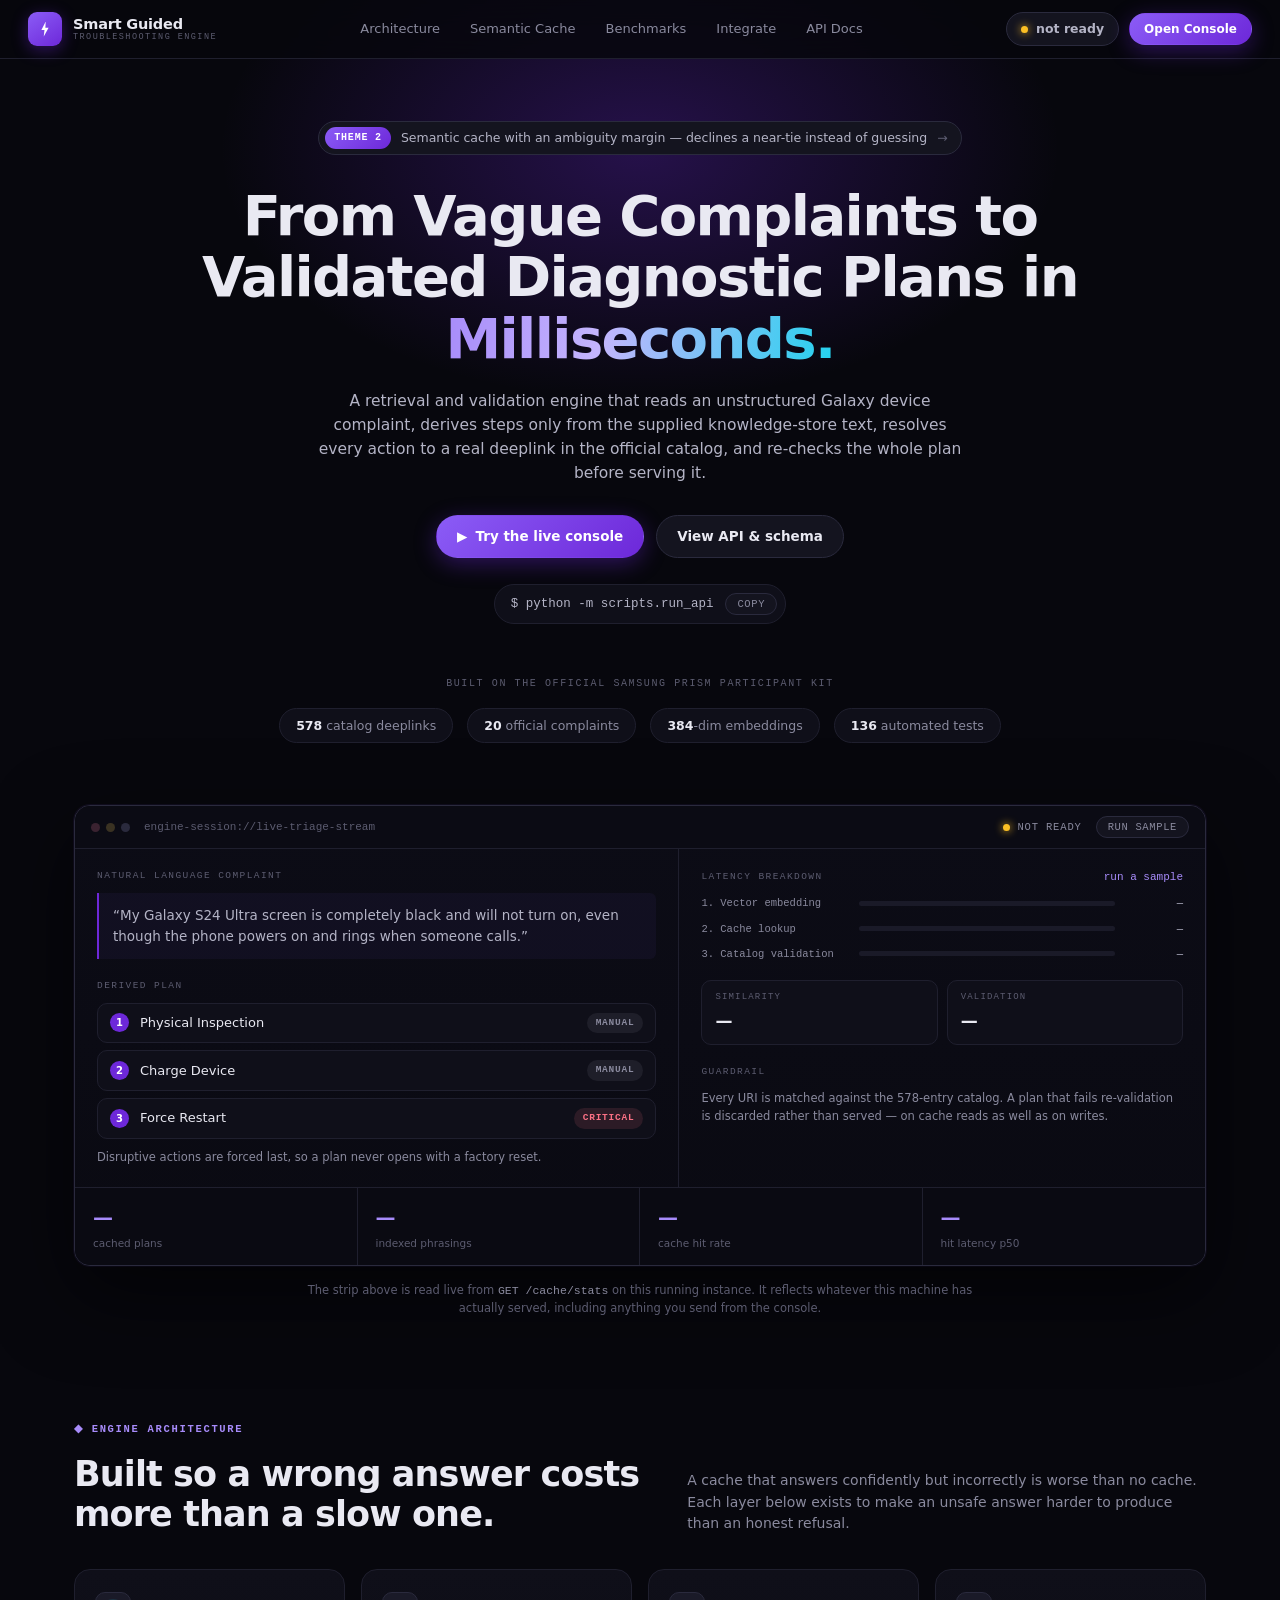
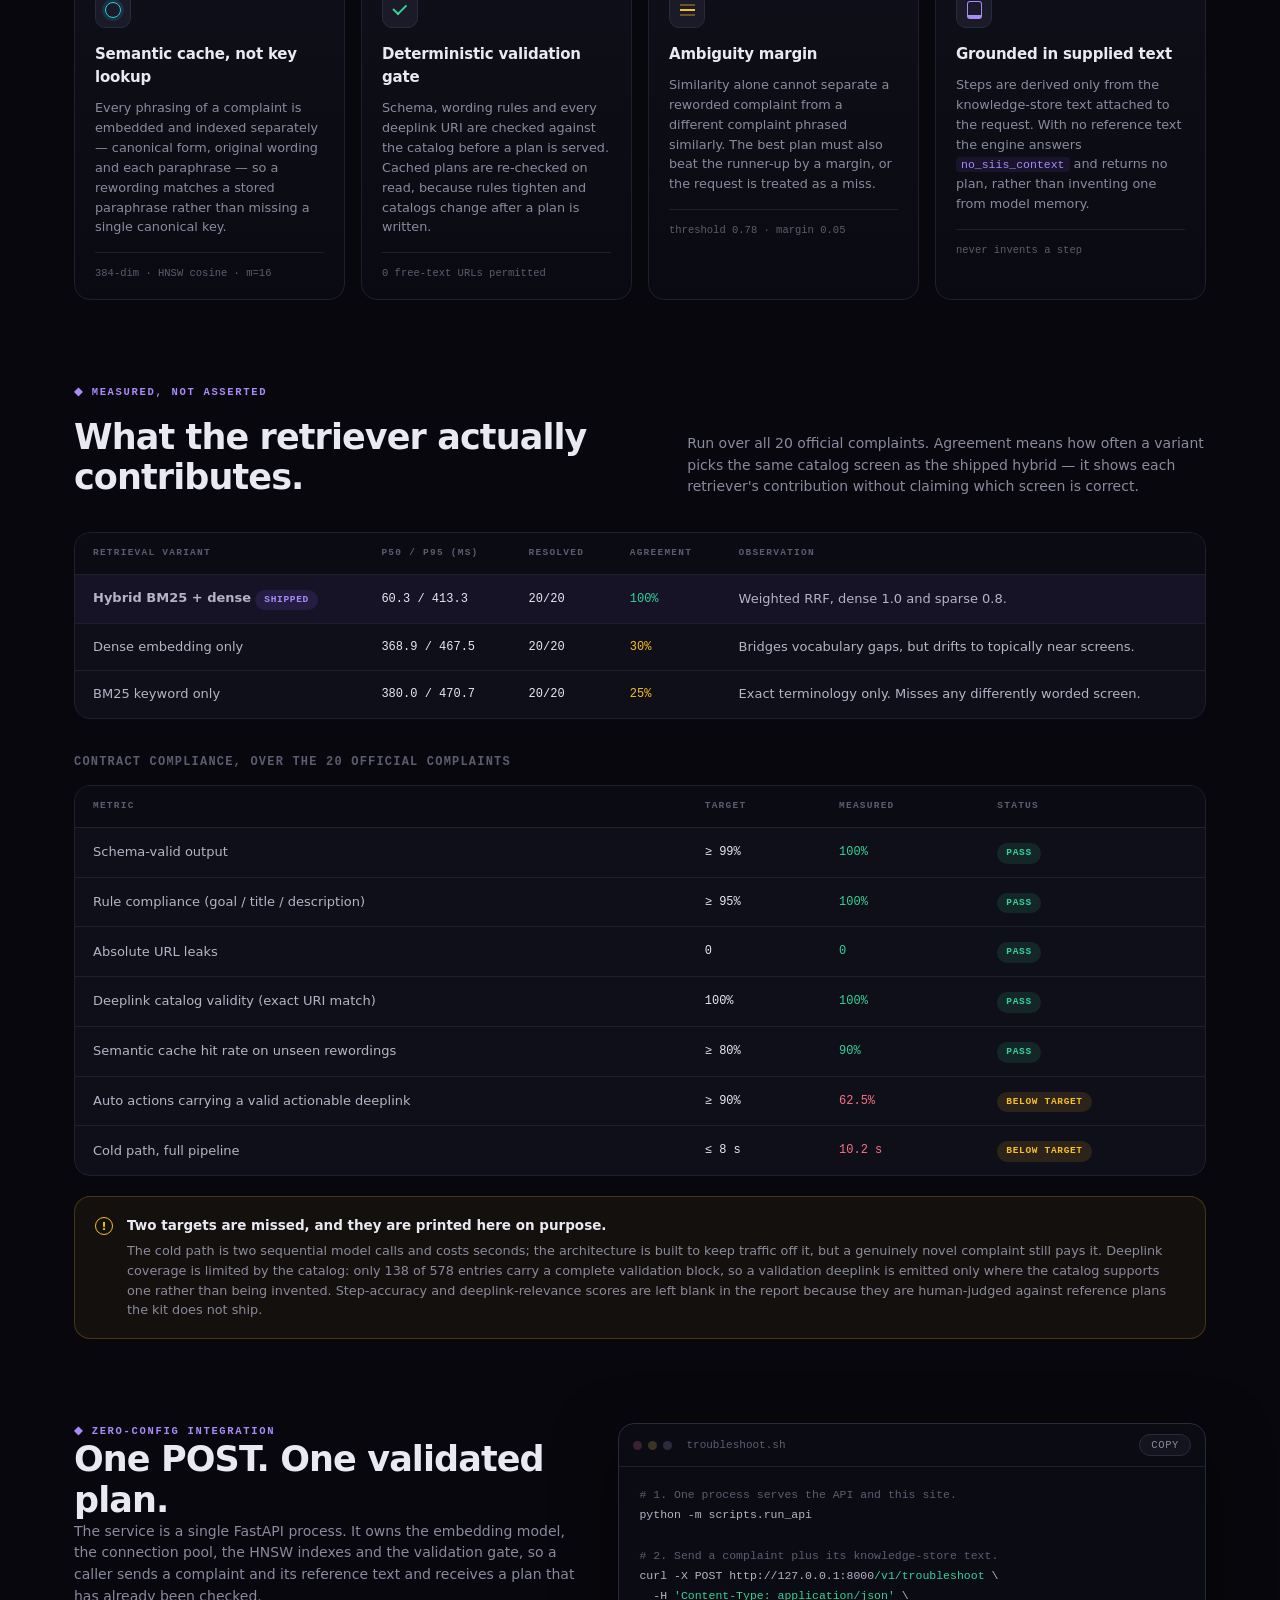
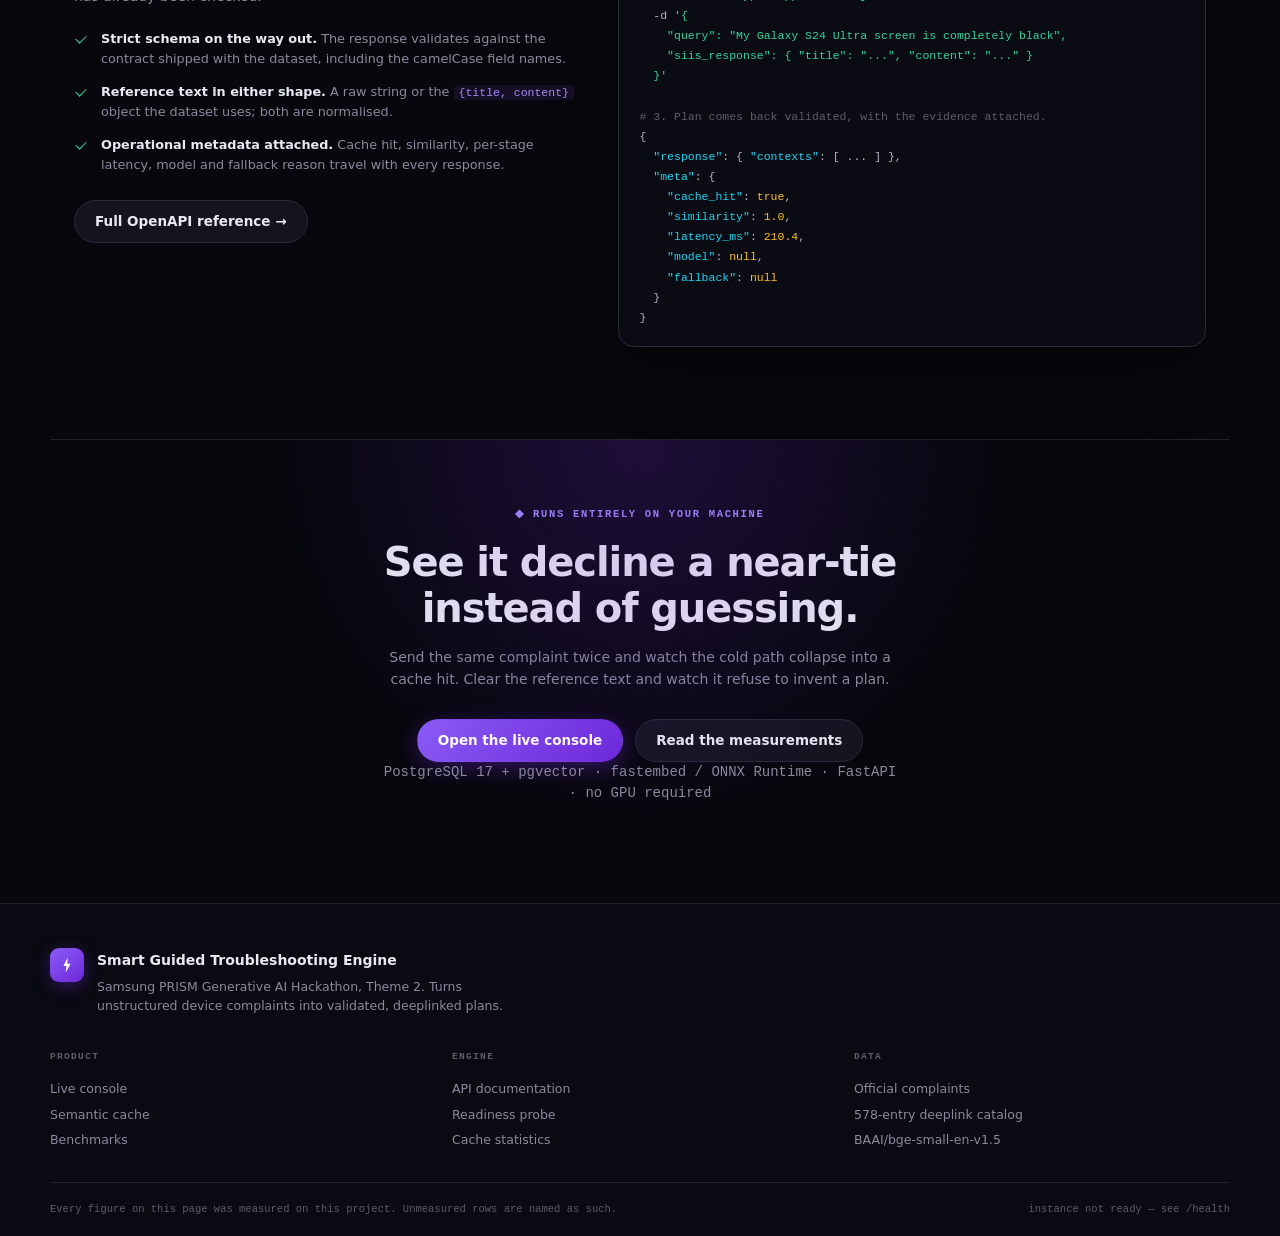
==== web/index.html @ 36cc8750 "feat: web client served by the API Two pages mounted at / by the existing FastAPI app: an overview a" ====
<!doctype html>
<html lang="en">
<head>
<meta charset="utf-8">
<meta name="viewport" content="width=device-width, initial-scale=1">
<title>Smart Guided Troubleshooting Engine</title>
<meta name="description" content="Turns vague Galaxy device complaints into validated, deeplinked troubleshooting plans, answered from a semantic cache in milliseconds.">
<link rel="stylesheet" href="theme.css?v=1">
<link rel="stylesheet" href="landing.css?v=1">
</head>
<body>

<!-- =============================================================== nav -->
<header class="nav">
  <a class="nav__brand" href="/">
    <span class="mark" aria-hidden="true"></span>
    <span class="nav__brandtext">
      <strong>Smart Guided</strong>
      <small>TROUBLESHOOTING ENGINE</small>
    </span>
  </a>

  <nav class="nav__links" aria-label="Sections">
    <a href="#architecture">Architecture</a>
    <a href="#cache">Semantic Cache</a>
    <a href="#benchmarks">Benchmarks</a>
    <a href="#integrate">Integrate</a>
    <a href="/docs" target="_blank" rel="noopener">API Docs</a>
  </nav>

  <div class="nav__actions">
    <a class="pill" id="nav-health" href="/health" target="_blank" rel="noopener">
      <span class="dot" data-state="unknown"></span><span id="nav-health-text">checking</span>
    </a>
    <a class="btn btn--primary btn--sm" href="/console.html">Open Console</a>
  </div>
</header>

<main>

<!-- ============================================================== hero -->
<section class="hero">
  <div class="hero__glow" aria-hidden="true"></div>

  <a class="announce" href="#cache">
    <span class="announce__tag">Theme 2</span>
    <span>Semantic cache with an ambiguity margin &mdash; declines a near-tie instead of guessing</span>
    <span class="announce__arrow" aria-hidden="true">&rarr;</span>
  </a>

  <h1 class="hero__title">
    From Vague Complaints to<br>
    Validated Diagnostic Plans in<br>
    <span class="grad">Milliseconds.</span>
  </h1>

  <p class="hero__sub">
    A retrieval and validation engine that reads an unstructured Galaxy device complaint,
    derives steps only from the supplied knowledge-store text, resolves every action to a
    real deeplink in the official catalog, and re-checks the whole plan before serving it.
  </p>

  <div class="hero__cta">
    <a class="btn btn--primary" href="/console.html">
      <span aria-hidden="true">&#9654;</span> Try the live console
    </a>
    <a class="btn" href="/docs" target="_blank" rel="noopener">View API &amp; schema</a>
  </div>

  <div class="hero__run">
    <code class="mono">$ python -m scripts.run_api</code>
    <button class="copybtn" type="button" data-copy="python -m scripts.run_api" title="Copy">copy</button>
  </div>

  <!-- honest substitute for a logo wall: what the system is actually built on -->
  <p class="trust__label">BUILT ON THE OFFICIAL SAMSUNG PRISM PARTICIPANT KIT</p>
  <ul class="trust">
    <li><strong>578</strong> catalog deeplinks</li>
    <li><strong>20</strong> official complaints</li>
    <li><strong>384</strong>-dim embeddings</li>
    <li><strong>136</strong> automated tests</li>
  </ul>
</section>

<!-- ====================================================== console preview -->
<section class="preview" id="architecture">
  <div class="term">
    <div class="term__bar">
      <span class="term__dots" aria-hidden="true"><i></i><i></i><i></i></span>
      <span class="term__path mono">engine-session://live-triage-stream</span>
      <span class="term__live" id="prev-state"><span class="dot" data-state="unknown"></span> <span id="prev-state-text">connecting</span></span>
      <button class="copybtn" type="button" id="prev-run" title="Send one real request to this instance">run sample</button>
    </div>

    <div class="term__body">
      <div class="term__left">
        <p class="term__k mono">NATURAL LANGUAGE COMPLAINT</p>
        <p class="term__quote" id="prev-query">
          &ldquo;My Galaxy S24 Ultra screen is completely black and will not turn on, even
          though the phone powers on and rings when someone calls.&rdquo;
        </p>

        <p class="term__k mono">DERIVED PLAN</p>
        <div id="prev-plan" class="prevplan">
          <div class="prevplan__row">
            <span class="prevplan__num">1</span>
            <span class="prevplan__name">Physical Inspection</span>
            <span class="chip chip--manual">manual</span>
          </div>
          <div class="prevplan__row">
            <span class="prevplan__num">2</span>
            <span class="prevplan__name">Charge Device</span>
            <span class="chip chip--manual">manual</span>
          </div>
          <div class="prevplan__row">
            <span class="prevplan__num">3</span>
            <span class="prevplan__name">Force Restart</span>
            <span class="chip chip--critical">critical</span>
          </div>
        </div>
        <p class="term__note">
          Disruptive actions are forced last, so a plan never opens with a factory reset.
        </p>
      </div>

      <div class="term__right">
        <p class="term__k mono">LATENCY BREAKDOWN <span class="term__total" id="prev-total">run a sample</span></p>
        <ul class="tbars" id="prev-bars">
          <li><span class="tbars__k mono">1. Vector embedding</span><span class="tbars__track"><i style="background:var(--cyan)"></i></span><span class="tbars__v mono">&mdash;</span></li>
          <li><span class="tbars__k mono">2. Cache lookup</span><span class="tbars__track"><i style="background:var(--violet)"></i></span><span class="tbars__v mono">&mdash;</span></li>
          <li><span class="tbars__k mono">3. Catalog validation</span><span class="tbars__track"><i style="background:var(--green)"></i></span><span class="tbars__v mono">&mdash;</span></li>
        </ul>

        <div class="tgrid">
          <div><span class="tgrid__k mono">SIMILARITY</span><span class="tgrid__v" id="prev-sim">&mdash;</span></div>
          <div><span class="tgrid__k mono">VALIDATION</span><span class="tgrid__v" id="prev-valid">&mdash;</span></div>
        </div>

        <p class="term__k mono">GUARDRAIL</p>
        <p class="term__note">
          Every URI is matched against the 578-entry catalog. A plan that fails
          re-validation is discarded rather than served &mdash; on cache reads as well as
          on writes.
        </p>
      </div>
    </div>

    <div class="term__foot" id="live-strip">
      <div><span class="ls__v" id="ls-plans">&mdash;</span><span class="ls__k">cached plans</span></div>
      <div><span class="ls__v" id="ls-vectors">&mdash;</span><span class="ls__k">indexed phrasings</span></div>
      <div><span class="ls__v" id="ls-hitrate">&mdash;</span><span class="ls__k">cache hit rate</span></div>
      <div><span class="ls__v" id="ls-p50">&mdash;</span><span class="ls__k">hit latency p50</span></div>
    </div>
  </div>
  <p class="preview__cap">
    The strip above is read live from <code class="mono">GET /cache/stats</code> on this
    running instance. It reflects whatever this machine has actually served, including
    anything you send from the console.
  </p>
</section>

<!-- ========================================================== features -->
<section class="sec" id="cache">
  <div class="sec__head">
    <span class="eyebrow">&#9670; Engine architecture</span>
    <div class="sec__split">
      <h2>Built so a wrong answer costs more than a slow one.</h2>
      <p>
        A cache that answers confidently but incorrectly is worse than no cache. Each
        layer below exists to make an unsafe answer harder to produce than an honest
        refusal.
      </p>
    </div>
  </div>

  <div class="cards">
    <article class="card">
      <span class="card__icon" data-i="vector"></span>
      <h3>Semantic cache, not key lookup</h3>
      <p>
        Every phrasing of a complaint is embedded and indexed separately &mdash; canonical
        form, original wording and each paraphrase &mdash; so a rewording matches a stored
        paraphrase rather than missing a single canonical key.
      </p>
      <span class="card__foot mono">384-dim &middot; HNSW cosine &middot; m=16</span>
    </article>

    <article class="card">
      <span class="card__icon" data-i="gate"></span>
      <h3>Deterministic validation gate</h3>
      <p>
        Schema, wording rules and every deeplink URI are checked against the catalog
        before a plan is served. Cached plans are re-checked on read, because rules tighten
        and catalogs change after a plan is written.
      </p>
      <span class="card__foot mono">0 free-text URLs permitted</span>
    </article>

    <article class="card">
      <span class="card__icon" data-i="margin"></span>
      <h3>Ambiguity margin</h3>
      <p>
        Similarity alone cannot separate a reworded complaint from a different complaint
        phrased similarly. The best plan must also beat the runner-up by a margin, or the
        request is treated as a miss.
      </p>
      <span class="card__foot mono">threshold 0.78 &middot; margin 0.05</span>
    </article>

    <article class="card">
      <span class="card__icon" data-i="ground"></span>
      <h3>Grounded in supplied text</h3>
      <p>
        Steps are derived only from the knowledge-store text attached to the request.
        With no reference text the engine answers <code>no_siis_context</code> and returns
        no plan, rather than inventing one from model memory.
      </p>
      <span class="card__foot mono">never invents a step</span>
    </article>
  </div>
</section>

<!-- ========================================================= benchmarks -->
<section class="sec" id="benchmarks">
  <div class="sec__head">
    <span class="eyebrow">&#9670; Measured, not asserted</span>
    <div class="sec__split">
      <h2>What the retriever actually contributes.</h2>
      <p>
        Run over all 20 official complaints. Agreement means how often a variant picks the
        same catalog screen as the shipped hybrid &mdash; it shows each retriever's
        contribution without claiming which screen is correct.
      </p>
    </div>
  </div>

  <div class="tablewrap">
    <table class="dtable">
      <thead>
        <tr>
          <th>Retrieval variant</th>
          <th>P50 / P95 (ms)</th>
          <th>Resolved</th>
          <th>Agreement</th>
          <th>Observation</th>
        </tr>
      </thead>
      <tbody>
        <tr class="is-shipped">
          <td><strong>Hybrid BM25 + dense</strong> <span class="tag tag--ship">shipped</span></td>
          <td class="mono">60.3 / 413.3</td>
          <td class="mono">20/20</td>
          <td class="mono num-ok">100%</td>
          <td>Weighted RRF, dense 1.0 and sparse 0.8.</td>
        </tr>
        <tr>
          <td>Dense embedding only</td>
          <td class="mono">368.9 / 467.5</td>
          <td class="mono">20/20</td>
          <td class="mono num-warn">30%</td>
          <td>Bridges vocabulary gaps, but drifts to topically near screens.</td>
        </tr>
        <tr>
          <td>BM25 keyword only</td>
          <td class="mono">380.0 / 470.7</td>
          <td class="mono">20/20</td>
          <td class="mono num-warn">25%</td>
          <td>Exact terminology only. Misses any differently worded screen.</td>
        </tr>
      </tbody>
    </table>
  </div>

  <h3 class="sub">Contract compliance, over the 20 official complaints</h3>
  <div class="tablewrap">
    <table class="dtable">
      <thead>
        <tr><th>Metric</th><th>Target</th><th>Measured</th><th>Status</th></tr>
      </thead>
      <tbody>
        <tr><td>Schema-valid output</td><td class="mono">&ge; 99%</td><td class="mono num-ok">100%</td><td><span class="tag tag--ok">pass</span></td></tr>
        <tr><td>Rule compliance (goal / title / description)</td><td class="mono">&ge; 95%</td><td class="mono num-ok">100%</td><td><span class="tag tag--ok">pass</span></td></tr>
        <tr><td>Absolute URL leaks</td><td class="mono">0</td><td class="mono num-ok">0</td><td><span class="tag tag--ok">pass</span></td></tr>
        <tr><td>Deeplink catalog validity (exact URI match)</td><td class="mono">100%</td><td class="mono num-ok">100%</td><td><span class="tag tag--ok">pass</span></td></tr>
        <tr><td>Semantic cache hit rate on unseen rewordings</td><td class="mono">&ge; 80%</td><td class="mono num-ok">90%</td><td><span class="tag tag--ok">pass</span></td></tr>
        <tr><td>Auto actions carrying a valid actionable deeplink</td><td class="mono">&ge; 90%</td><td class="mono num-bad">62.5%</td><td><span class="tag tag--bad">below target</span></td></tr>
        <tr><td>Cold path, full pipeline</td><td class="mono">&le; 8 s</td><td class="mono num-bad">10.2 s</td><td><span class="tag tag--bad">below target</span></td></tr>
      </tbody>
    </table>
  </div>

  <div class="callout">
    <span class="callout__icon" aria-hidden="true"></span>
    <div>
      <strong>Two targets are missed, and they are printed here on purpose.</strong>
      <p>
        The cold path is two sequential model calls and costs seconds; the architecture is
        built to keep traffic off it, but a genuinely novel complaint still pays it.
        Deeplink coverage is limited by the catalog: only 138 of 578 entries carry a
        complete validation block, so a validation deeplink is emitted only where the
        catalog supports one rather than being invented. Step-accuracy and
        deeplink-relevance scores are left blank in the report because they are
        human-judged against reference plans the kit does not ship.
      </p>
    </div>
  </div>
</section>

<!-- ========================================================== integrate -->
<section class="sec sec--split" id="integrate">
  <div>
    <span class="eyebrow">&#9670; Zero-config integration</span>
    <h2 class="h2--tight">One POST. One validated plan.</h2>
    <p class="lead">
      The service is a single FastAPI process. It owns the embedding model, the connection
      pool, the HNSW indexes and the validation gate, so a caller sends a complaint and its
      reference text and receives a plan that has already been checked.
    </p>
    <ul class="ticks">
      <li><strong>Strict schema on the way out.</strong> The response validates against the contract shipped with the dataset, including the camelCase field names.</li>
      <li><strong>Reference text in either shape.</strong> A raw string or the <code>{title, content}</code> object the dataset uses; both are normalised.</li>
      <li><strong>Operational metadata attached.</strong> Cache hit, similarity, per-stage latency, model and fallback reason travel with every response.</li>
    </ul>
    <a class="btn" href="/docs" target="_blank" rel="noopener">Full OpenAPI reference &rarr;</a>
  </div>

  <div class="codecard">
    <div class="codecard__bar">
      <span class="term__dots" aria-hidden="true"><i></i><i></i><i></i></span>
      <span class="mono">troubleshoot.sh</span>
      <button class="copybtn" type="button" id="copy-code" title="Copy">copy</button>
    </div>
<pre class="codecard__body mono"><code><span class="c-cm"># 1. One process serves the API and this site.</span>
python -m scripts.run_api

<span class="c-cm"># 2. Send a complaint plus its knowledge-store text.</span>
curl -X POST http://127.0.0.1:8000<span class="c-st">/v1/troubleshoot</span> \
  -H <span class="c-st">'Content-Type: application/json'</span> \
  -d <span class="c-st">'{
    "query": "My Galaxy S24 Ultra screen is completely black",
    "siis_response": { "title": "...", "content": "..." }
  }'</span>

<span class="c-cm"># 3. Plan comes back validated, with the evidence attached.</span>
{
  <span class="c-ky">"response"</span>: { <span class="c-ky">"contexts"</span>: [ ... ] },
  <span class="c-ky">"meta"</span>: {
    <span class="c-ky">"cache_hit"</span>: <span class="c-nm">true</span>,
    <span class="c-ky">"similarity"</span>: <span class="c-nm">1.0</span>,
    <span class="c-ky">"latency_ms"</span>: <span class="c-nm">210.4</span>,
    <span class="c-ky">"model"</span>: <span class="c-nm">null</span>,
    <span class="c-ky">"fallback"</span>: <span class="c-nm">null</span>
  }
}</code></pre>
  </div>
</section>

<!-- ================================================================ cta -->
<section class="cta">
  <div class="cta__glow" aria-hidden="true"></div>
  <span class="eyebrow">&#9670; Runs entirely on your machine</span>
  <h2>See it decline a near-tie<br>instead of guessing.</h2>
  <p>
    Send the same complaint twice and watch the cold path collapse into a cache hit. Clear
    the reference text and watch it refuse to invent a plan.
  </p>
  <div class="hero__cta">
    <a class="btn btn--primary" href="/console.html">Open the live console</a>
    <a class="btn" href="#benchmarks">Read the measurements</a>
  </div>
  <p class="cta__foot mono">
    PostgreSQL 17 + pgvector &middot; fastembed / ONNX Runtime &middot; FastAPI &middot; no GPU required
  </p>
</section>

</main>

<!-- ============================================================= footer -->
<footer class="foot">
  <div class="foot__brand">
    <span class="mark" aria-hidden="true"></span>
    <div>
      <strong>Smart Guided Troubleshooting Engine</strong>
      <p>
        Samsung PRISM Generative AI Hackathon, Theme 2. Turns unstructured device
        complaints into validated, deeplinked plans.
      </p>
    </div>
  </div>

  <div class="foot__cols">
    <div>
      <h4>Product</h4>
      <a href="/console.html">Live console</a>
      <a href="#cache">Semantic cache</a>
      <a href="#benchmarks">Benchmarks</a>
    </div>
    <div>
      <h4>Engine</h4>
      <a href="/docs" target="_blank" rel="noopener">API documentation</a>
      <a href="/health" target="_blank" rel="noopener">Readiness probe</a>
      <a href="/cache/stats" target="_blank" rel="noopener">Cache statistics</a>
    </div>
    <div>
      <h4>Data</h4>
      <a href="/v1/examples" target="_blank" rel="noopener">Official complaints</a>
      <span>578-entry deeplink catalog</span>
      <span>BAAI/bge-small-en-v1.5</span>
    </div>
  </div>

  <div class="foot__base">
    <span class="mono">Every figure on this page was measured on this project. Unmeasured rows are named as such.</span>
    <span class="mono" id="foot-health">&mdash;</span>
  </div>
</footer>

<script src="landing.js?v=1"></script>
</body>
</html>
---- web/theme.css ----
/* Shared dark theme for the landing page and the console.
 *
 * No framework and no CDN: the judging environment may be offline, and the whole client
 * has to be servable by the same uvicorn process as the API. */

:root {
  --bg: #07070d;
  --bg-2: #0a0a12;
  --surface: #0f0f19;
  --surface-2: #14141f;
  --surface-3: #1a1a28;
  --line: #1f1f2e;
  --line-2: #2a2a3d;

  --violet: #8b5cf6;
  --violet-bright: #a78bfa;
  --violet-deep: #6d28d9;
  --cyan: #22d3ee;
  --green: #34d399;
  --green-deep: #10b981;
  --amber: #fbbf24;
  --rose: #fb7185;

  --text: #e9e9f2;
  --text-2: #b4b4c6;
  --muted: #8a8a9e;
  --dim: #5c5c70;

  --r-sm: 6px;
  --r-md: 10px;
  --r-lg: 16px;
  --r-xl: 22px;

  --sans: "Segoe UI", system-ui, -apple-system, Roboto, Helvetica, Arial, sans-serif;
  --mono: "Cascadia Mono", Consolas, "SF Mono", Menlo, monospace;

  --glow-violet: 0 0 0 1px rgba(139, 92, 246, .25), 0 8px 32px rgba(109, 40, 217, .22);
}

* { box-sizing: border-box; }

/* A class selector carrying `display` outranks the `hidden` attribute, so any element
   given a layout mode in CSS would stay visible when JavaScript hides it. */
[hidden] { display: none !important; }

html { -webkit-text-size-adjust: 100%; scroll-behavior: smooth; }

body {
  margin: 0;
  background: var(--bg);
  color: var(--text);
  font-family: var(--sans);
  line-height: 1.55;
  -webkit-font-smoothing: antialiased;
}

a { color: inherit; }

/* Uppercase monospace section labels, used on both pages. */
.eyebrow {
  font-family: var(--mono);
  font-size: 10.5px;
  font-weight: 600;
  letter-spacing: .16em;
  text-transform: uppercase;
  color: var(--violet-bright);
  display: flex;
  align-items: center;
  gap: 8px;
}
.eyebrow--muted { color: var(--dim); }

.mono { font-family: var(--mono); }

/* ------------------------------------------------------------------- marks */

.mark {
  width: 34px; height: 34px;
  flex: 0 0 34px;
  border-radius: 9px;
  background: linear-gradient(145deg, var(--violet), var(--violet-deep));
  position: relative;
  box-shadow: 0 4px 16px rgba(109, 40, 217, .4);
}
/* A bolt, drawn rather than loaded. */
.mark::after {
  content: "";
  position: absolute;
  left: 50%; top: 50%;
  width: 9px; height: 15px;
  margin: -7.5px 0 0 -4.5px;
  background: #fff;
  clip-path: polygon(58% 0, 10% 56%, 44% 56%, 36% 100%, 90% 42%, 54% 42%);
}
.mark--lg { width: 44px; height: 44px; flex-basis: 44px; border-radius: 12px; }
.mark--lg::after { width: 12px; height: 19px; margin: -9.5px 0 0 -6px; }

/* ------------------------------------------------------------------ pills */

.pill {
  display: inline-flex;
  align-items: center;
  gap: 8px;
  padding: 6px 14px;
  border-radius: 999px;
  border: 1px solid var(--line-2);
  background: var(--surface-2);
  color: var(--text-2);
  font-size: 12.5px;
  font-weight: 600;
  text-decoration: none;
  white-space: nowrap;
  transition: border-color .16s, color .16s, background .16s;
}
.pill:hover { border-color: #3a3a52; color: var(--text); }

.dot {
  width: 7px; height: 7px;
  border-radius: 50%;
  background: var(--dim);
  flex: 0 0 7px;
}
.dot[data-state="ok"]   { background: var(--green); box-shadow: 0 0 9px var(--green); }
.dot[data-state="warn"] { background: var(--amber); box-shadow: 0 0 9px var(--amber); }
.dot[data-state="down"] { background: var(--rose);  box-shadow: 0 0 9px var(--rose); }
.dot[data-state="unknown"] { animation: pulse 1.5s ease-in-out infinite; }

@keyframes pulse { 0%, 100% { opacity: .3; } 50% { opacity: 1; } }

/* ---------------------------------------------------------------- buttons */

.btn {
  display: inline-flex;
  align-items: center;
  justify-content: center;
  gap: 8px;
  font-family: inherit;
  font-size: 13.5px;
  font-weight: 620;
  padding: 10px 20px;
  border-radius: 999px;
  border: 1px solid var(--line-2);
  background: var(--surface-2);
  color: var(--text);
  cursor: pointer;
  text-decoration: none;
  transition: background .16s, border-color .16s, transform .08s, box-shadow .16s;
}
.btn:hover:not(:disabled) { background: var(--surface-3); border-color: #3a3a52; }
.btn:active:not(:disabled) { transform: translateY(1px); }
.btn:disabled { opacity: .4; cursor: not-allowed; }

.btn--primary {
  background: linear-gradient(135deg, var(--violet), var(--violet-deep));
  border-color: transparent;
  color: #fff;
  box-shadow: 0 6px 22px rgba(109, 40, 217, .38);
}
.btn--primary:hover:not(:disabled) {
  background: linear-gradient(135deg, #9b6ff8, #7c32e6);
  border-color: transparent;
}
.btn--quiet { background: transparent; border-color: transparent; color: var(--muted); }
.btn--quiet:hover:not(:disabled) { background: var(--surface-2); color: var(--text); }
.btn--sm { padding: 6px 14px; font-size: 12px; }

/* ----------------------------------------------------------------- panels */

.panel {
  background: var(--surface);
  border: 1px solid var(--line);
  border-radius: var(--r-xl);
}

.panel__head {
  display: flex;
  align-items: flex-start;
  justify-content: space-between;
  gap: 16px;
  flex-wrap: wrap;
}

/* ------------------------------------------------------------------- misc */

:focus-visible { outline: 2px solid var(--violet); outline-offset: 2px; }

::selection { background: rgba(139, 92, 246, .35); }

::-webkit-scrollbar { width: 10px; height: 10px; }
::-webkit-scrollbar-track { background: var(--bg); }
::-webkit-scrollbar-thumb { background: var(--line-2); border-radius: 999px; border: 2px solid var(--bg); }
::-webkit-scrollbar-thumb:hover { background: #3a3a52; }

@media (prefers-reduced-motion: reduce) {
  * {
    animation-duration: .01ms !important;
    animation-iteration-count: 1 !important;
    transition-duration: .01ms !important;
    scroll-behavior: auto !important;
  }
}
---- web/landing.css ----
/* Landing page. Depends on theme.css for tokens and shared components. */

.nav {
  position: sticky;
  top: 0;
  z-index: 50;
  display: flex;
  align-items: center;
  justify-content: space-between;
  gap: 20px;
  padding: 12px 28px;
  background: rgba(7, 7, 13, .82);
  backdrop-filter: blur(14px);
  border-bottom: 1px solid var(--line);
}

.nav__brand {
  display: flex;
  align-items: center;
  gap: 11px;
  text-decoration: none;
  flex: 0 0 auto;
}
.nav__brandtext { display: flex; flex-direction: column; line-height: 1.15; }
.nav__brandtext strong { font-size: 14.5px; letter-spacing: -.2px; }
.nav__brandtext small {
  font-family: var(--mono);
  font-size: 8.5px;
  letter-spacing: .17em;
  color: var(--dim);
}

.nav__links { display: flex; align-items: center; gap: 4px; }
.nav__links a {
  font-size: 13px;
  color: var(--muted);
  text-decoration: none;
  padding: 7px 13px;
  border-radius: var(--r-sm);
  transition: color .16s, background .16s;
}
.nav__links a:hover { color: var(--text); background: var(--surface-2); }

.nav__actions { display: flex; align-items: center; gap: 10px; flex: 0 0 auto; }

/* ------------------------------------------------------------------ hero */

.hero {
  position: relative;
  text-align: center;
  padding: 62px 24px 54px;
  max-width: 980px;
  margin: 0 auto;
}

.hero__glow {
  position: absolute;
  left: 50%; top: -180px;
  width: 900px; height: 540px;
  transform: translateX(-50%);
  background: radial-gradient(ellipse at center, rgba(109, 40, 217, .30), rgba(109, 40, 217, 0) 66%);
  pointer-events: none;
  z-index: -1;
}

.announce {
  display: inline-flex;
  align-items: center;
  gap: 10px;
  padding: 5px 7px 5px 6px;
  border-radius: 999px;
  border: 1px solid var(--line-2);
  background: var(--surface-2);
  font-size: 12.5px;
  color: var(--text-2);
  text-decoration: none;
  margin-bottom: 30px;
  transition: border-color .16s;
}
.announce:hover { border-color: var(--violet-deep); }
.announce__tag {
  font-family: var(--mono);
  font-size: 10px;
  font-weight: 700;
  letter-spacing: .08em;
  text-transform: uppercase;
  background: linear-gradient(135deg, var(--violet), var(--violet-deep));
  color: #fff;
  padding: 3px 9px;
  border-radius: 999px;
}
.announce__arrow { color: var(--dim); padding-right: 6px; }

.hero__title {
  font-size: clamp(32px, 5.4vw, 56px);
  line-height: 1.1;
  letter-spacing: -1.6px;
  font-weight: 750;
  margin: 0 0 20px;
}
.grad {
  background: linear-gradient(100deg, var(--violet-bright), #c4b5fd 40%, var(--cyan));
  -webkit-background-clip: text;
  background-clip: text;
  color: transparent;
}

.hero__sub {
  font-size: 15.5px;
  color: var(--text-2);
  max-width: 660px;
  margin: 0 auto 30px;
}

.hero__cta { display: flex; gap: 12px; justify-content: center; flex-wrap: wrap; }

.hero__run {
  display: inline-flex;
  align-items: center;
  gap: 12px;
  margin-top: 26px;
  padding: 8px 8px 8px 16px;
  border-radius: 999px;
  border: 1px solid var(--line);
  background: var(--surface);
}
.hero__run code { font-size: 12.5px; color: var(--text-2); }

.copybtn {
  font-family: var(--mono);
  font-size: 10.5px;
  letter-spacing: .06em;
  text-transform: uppercase;
  color: var(--muted);
  background: var(--surface-2);
  border: 1px solid var(--line-2);
  border-radius: 999px;
  padding: 4px 11px;
  cursor: pointer;
  transition: color .16s, border-color .16s;
}
.copybtn:hover { color: var(--text); border-color: #3a3a52; }

.trust__label {
  font-family: var(--mono);
  font-size: 10px;
  letter-spacing: .16em;
  color: var(--dim);
  margin: 52px 0 16px;
}
.trust {
  list-style: none;
  margin: 0;
  padding: 0;
  display: flex;
  justify-content: center;
  gap: 14px;
  flex-wrap: wrap;
}
.trust li {
  font-size: 12.5px;
  color: var(--muted);
  border: 1px solid var(--line);
  background: var(--surface);
  border-radius: 999px;
  padding: 7px 16px;
}
.trust strong { color: var(--text); font-weight: 700; }

/* --------------------------------------------------------- console preview */

.preview { max-width: 1180px; margin: 0 auto; padding: 8px 24px 20px; }

.term {
  border: 1px solid var(--line-2);
  border-radius: var(--r-lg);
  background: linear-gradient(180deg, #0c0c16, var(--bg-2));
  overflow: hidden;
  box-shadow: 0 28px 80px rgba(0, 0, 0, .6), 0 0 0 1px rgba(139, 92, 246, .08);
}

.term__bar {
  display: flex;
  align-items: center;
  gap: 14px;
  padding: 10px 16px;
  border-bottom: 1px solid var(--line);
  background: #0b0b14;
}
.term__dots { display: inline-flex; gap: 6px; }
.term__dots i { width: 9px; height: 9px; border-radius: 50%; background: var(--line-2); }
.term__dots i:first-child { background: #3a2230; }
.term__dots i:nth-child(2) { background: #3a3222; }

.term__path { font-size: 11px; color: var(--dim); }
.term__live {
  margin-left: auto;
  display: inline-flex;
  align-items: center;
  gap: 7px;
  font-family: var(--mono);
  font-size: 10.5px;
  letter-spacing: .08em;
  text-transform: uppercase;
  color: var(--muted);
}

.term__body {
  display: grid;
  grid-template-columns: minmax(0, 1.15fr) minmax(0, 1fr);
}
.term__left { padding: 20px 22px; border-right: 1px solid var(--line); }
.term__right { padding: 20px 22px; }

.term__k {
  font-size: 9.5px;
  letter-spacing: .15em;
  color: var(--dim);
  margin: 0 0 9px;
  display: flex;
  align-items: center;
  justify-content: space-between;
  gap: 10px;
}
.term__left .term__k:not(:first-child),
.term__right .term__k:not(:first-child) { margin-top: 20px; }

.term__total { color: var(--violet-bright); font-size: 11px; letter-spacing: 0; }

.term__quote {
  font-size: 13.5px;
  color: var(--text-2);
  margin: 0;
  padding: 12px 14px;
  border-left: 2px solid var(--violet-deep);
  background: rgba(139, 92, 246, .05);
  border-radius: 0 var(--r-sm) var(--r-sm) 0;
}

.term__note { font-size: 11.5px; color: var(--muted); margin: 10px 0 0; }

.prevplan { display: grid; gap: 7px; }
.prevplan__row {
  display: flex;
  align-items: center;
  gap: 11px;
  padding: 9px 12px;
  border: 1px solid var(--line);
  border-radius: var(--r-md);
  background: var(--surface);
}
.prevplan__num {
  width: 19px; height: 19px;
  flex: 0 0 19px;
  border-radius: 50%;
  background: var(--violet-deep);
  color: #fff;
  font-size: 10px;
  font-weight: 700;
  display: grid;
  place-items: center;
}
.prevplan__name { font-size: 13px; flex: 1; min-width: 0; }

.chip {
  font-family: var(--mono);
  font-size: 9.5px;
  font-weight: 700;
  letter-spacing: .08em;
  text-transform: uppercase;
  padding: 3px 9px;
  border-radius: 999px;
  white-space: nowrap;
}
.chip--auto     { color: var(--green); background: rgba(52, 211, 153, .12); }
.chip--manual   { color: var(--muted); background: rgba(138, 138, 158, .12); }
.chip--critical { color: var(--rose);  background: rgba(251, 113, 133, .12); }

.tbars { list-style: none; margin: 0; padding: 0; display: grid; gap: 9px; }
.tbars li { display: grid; grid-template-columns: 148px 1fr 58px; align-items: center; gap: 10px; }
.tbars__k { font-size: 10.5px; color: var(--muted); white-space: nowrap; overflow: hidden; text-overflow: ellipsis; }
.tbars__track { height: 5px; border-radius: 999px; background: var(--surface-3); overflow: hidden; }
.tbars__track i {
  display: block; height: 100%; width: 0; border-radius: 999px;
  transition: width .6s cubic-bezier(.2, .8, .3, 1);
}
.tbars__v { font-size: 10.5px; color: var(--text-2); text-align: right; }

.tgrid { display: grid; grid-template-columns: 1fr 1fr; gap: 9px; margin-top: 18px; }
.tgrid > div {
  border: 1px solid var(--line);
  border-radius: var(--r-md);
  background: var(--surface);
  padding: 10px 13px;
}
.tgrid__k { display: block; font-size: 9px; letter-spacing: .13em; color: var(--dim); }
.tgrid__v { display: block; font-size: 17px; font-weight: 700; margin-top: 3px; }
.tgrid__v.ok { color: var(--green); }

.term__foot {
  display: grid;
  grid-template-columns: repeat(4, 1fr);
  border-top: 1px solid var(--line);
  background: #0a0a12;
}
.term__foot > div {
  padding: 14px 18px;
  border-right: 1px solid var(--line);
  display: flex;
  flex-direction: column;
  gap: 2px;
}
.term__foot > div:last-child { border-right: 0; }
.ls__v { font-size: 20px; font-weight: 750; color: var(--violet-bright); letter-spacing: -.5px; }
.ls__k { font-size: 10.5px; color: var(--dim); }

.preview__cap {
  font-size: 11.5px;
  color: var(--dim);
  text-align: center;
  margin: 16px auto 0;
  max-width: 680px;
}
.preview__cap code { color: var(--muted); }

/* --------------------------------------------------------------- sections */

.sec { max-width: 1180px; margin: 0 auto; padding: 84px 24px 0; }

.sec__head { margin-bottom: 34px; }
.sec__split {
  display: grid;
  grid-template-columns: minmax(0, 1.05fr) minmax(0, .95fr);
  gap: 40px;
  align-items: end;
  margin-top: 16px;
}
.sec h2 {
  font-size: clamp(25px, 3.1vw, 35px);
  line-height: 1.16;
  letter-spacing: -.9px;
  font-weight: 720;
  margin: 0;
}
.h2--tight { margin: 14px 0 16px; }
.sec__split p, .lead { font-size: 14px; color: var(--muted); margin: 0; }

.cards {
  display: grid;
  grid-template-columns: repeat(auto-fit, minmax(255px, 1fr));
  gap: 16px;
}
.card {
  border: 1px solid var(--line);
  border-radius: var(--r-lg);
  background: linear-gradient(180deg, var(--surface), var(--bg-2));
  padding: 22px 20px 18px;
  transition: border-color .18s, transform .18s;
}
.card:hover { border-color: var(--line-2); transform: translateY(-2px); }
.card h3 { font-size: 15px; margin: 15px 0 9px; letter-spacing: -.2px; }
.card p { font-size: 12.8px; color: var(--muted); margin: 0 0 15px; }
.card code {
  font-family: var(--mono);
  font-size: 11.5px;
  color: var(--violet-bright);
  background: rgba(139, 92, 246, .1);
  padding: 1px 5px;
  border-radius: 4px;
}
.card__foot {
  display: block;
  font-size: 10.5px;
  color: var(--dim);
  border-top: 1px solid var(--line);
  padding-top: 12px;
}

.card__icon {
  width: 36px; height: 36px;
  display: block;
  border-radius: var(--r-md);
  background: var(--surface-3);
  border: 1px solid var(--line-2);
  position: relative;
}
.card__icon::after {
  content: "";
  position: absolute;
  inset: 0;
  margin: auto;
}
/* four small, distinct glyphs drawn in CSS */
.card__icon[data-i="vector"]::after {
  width: 14px; height: 14px;
  border-radius: 50%;
  border: 1.6px solid var(--cyan);
  box-shadow: 0 0 0 3px rgba(34, 211, 238, .12);
}
.card__icon[data-i="gate"]::after {
  width: 11px; height: 6px;
  border-left: 2px solid var(--green);
  border-bottom: 2px solid var(--green);
  transform: rotate(-45deg) translate(1px, -2px);
}
.card__icon[data-i="margin"]::after {
  width: 15px; height: 2px;
  background: var(--amber);
  box-shadow: 0 -5px 0 0 rgba(251, 191, 36, .35), 0 5px 0 0 rgba(251, 191, 36, .35);
}
.card__icon[data-i="ground"]::after {
  width: 13px; height: 13px;
  border: 1.6px solid var(--violet-bright);
  border-radius: 3px;
  border-bottom-width: 4px;
}

/* ----------------------------------------------------------------- tables */

.tablewrap {
  border: 1px solid var(--line);
  border-radius: var(--r-lg);
  overflow-x: auto;
  background: var(--surface);
}
.dtable { width: 100%; border-collapse: collapse; min-width: 640px; }
.dtable th {
  font-family: var(--mono);
  font-size: 9.5px;
  font-weight: 600;
  letter-spacing: .13em;
  text-transform: uppercase;
  color: var(--dim);
  text-align: left;
  padding: 13px 18px;
  border-bottom: 1px solid var(--line);
  background: #0b0b14;
  white-space: nowrap;
}
.dtable td {
  font-size: 13px;
  color: var(--text-2);
  padding: 13px 18px;
  border-bottom: 1px solid var(--line);
  vertical-align: middle;
}
.dtable tbody tr:last-child td { border-bottom: 0; }
.dtable tr.is-shipped td { background: rgba(139, 92, 246, .05); }
.dtable td.mono { font-size: 12px; color: var(--text); white-space: nowrap; }
.num-ok   { color: var(--green) !important; }
.num-warn { color: var(--amber) !important; }
.num-bad  { color: var(--rose)  !important; }

.tag {
  display: inline-block;
  font-family: var(--mono);
  font-size: 9.5px;
  font-weight: 700;
  letter-spacing: .07em;
  text-transform: uppercase;
  padding: 3px 9px;
  border-radius: 999px;
}
.tag--ship { color: var(--violet-bright); background: rgba(139, 92, 246, .14); }
.tag--ok   { color: var(--green); background: rgba(52, 211, 153, .12); }
.tag--bad  { color: var(--amber); background: rgba(251, 191, 36, .12); }

.sub {
  font-size: 12px;
  font-family: var(--mono);
  letter-spacing: .1em;
  text-transform: uppercase;
  color: var(--dim);
  margin: 34px 0 14px;
  font-weight: 600;
}

.callout {
  display: flex;
  gap: 14px;
  margin-top: 20px;
  padding: 18px 20px;
  border: 1px solid rgba(251, 191, 36, .22);
  background: rgba(251, 191, 36, .05);
  border-radius: var(--r-lg);
}
.callout__icon {
  width: 18px; height: 18px;
  flex: 0 0 18px;
  border-radius: 50%;
  border: 1.6px solid var(--amber);
  position: relative;
  margin-top: 2px;
}
.callout__icon::after {
  content: "!";
  position: absolute;
  inset: 0;
  display: grid;
  place-items: center;
  font-size: 11px;
  font-weight: 700;
  color: var(--amber);
}
.callout strong { font-size: 13.5px; display: block; margin-bottom: 5px; }
.callout p { font-size: 12.8px; color: var(--muted); margin: 0; }

/* -------------------------------------------------------------- integrate */

.sec--split {
  display: grid;
  grid-template-columns: minmax(0, .92fr) minmax(0, 1.08fr);
  gap: 44px;
  align-items: start;
}

.ticks { list-style: none; margin: 22px 0 26px; padding: 0; display: grid; gap: 13px; }
.ticks li {
  position: relative;
  padding-left: 27px;
  font-size: 12.8px;
  color: var(--muted);
}
.ticks li strong { color: var(--text); font-weight: 620; }
.ticks li code {
  font-family: var(--mono);
  font-size: 11.5px;
  color: var(--violet-bright);
  background: rgba(139, 92, 246, .1);
  padding: 1px 5px;
  border-radius: 4px;
}
.ticks li::before {
  content: "";
  position: absolute;
  left: 2px; top: 6px;
  width: 9px; height: 5px;
  border-left: 1.8px solid var(--green);
  border-bottom: 1.8px solid var(--green);
  transform: rotate(-45deg);
}

.codecard {
  border: 1px solid var(--line-2);
  border-radius: var(--r-lg);
  background: #0b0b14;
  overflow: hidden;
  box-shadow: 0 20px 60px rgba(0, 0, 0, .5);
}
.codecard__bar {
  display: flex;
  align-items: center;
  gap: 14px;
  padding: 10px 14px;
  border-bottom: 1px solid var(--line);
  font-size: 11px;
  color: var(--dim);
}
.codecard__bar .copybtn { margin-left: auto; }
.codecard__body {
  margin: 0;
  padding: 18px 20px;
  font-size: 11.5px;
  line-height: 1.75;
  color: var(--text-2);
  overflow-x: auto;
  white-space: pre;
}
.c-cm { color: var(--dim); }
.c-st { color: var(--green); }
.c-ky { color: var(--cyan); }
.c-nm { color: var(--amber); }

/* -------------------------------------------------------------------- cta */

.cta {
  position: relative;
  text-align: center;
  max-width: 1180px;
  margin: 92px auto 0;
  padding: 66px 24px 70px;
  border-top: 1px solid var(--line);
}
.cta__glow {
  position: absolute;
  left: 50%; top: 0;
  width: 760px; height: 400px;
  transform: translateX(-50%);
  background: radial-gradient(ellipse at top, rgba(109, 40, 217, .22), rgba(109, 40, 217, 0) 68%);
  pointer-events: none;
}
.cta .eyebrow { justify-content: center; margin-bottom: 18px; }
.cta h2 {
  font-size: clamp(26px, 3.6vw, 40px);
  line-height: 1.14;
  letter-spacing: -1.1px;
  font-weight: 730;
  margin: 0 0 16px;
}
.cta p { font-size: 14px; color: var(--muted); max-width: 520px; margin: 0 auto 28px; }
.cta__foot { font-size: 11px; color: var(--dim); margin-top: 28px; }

/* ----------------------------------------------------------------- footer */

.foot {
  border-top: 1px solid var(--line);
  background: var(--bg-2);
  padding: 44px 28px 26px;
}
.foot__brand,
.foot__cols { max-width: 1180px; margin: 0 auto; }

.foot__brand { display: flex; gap: 13px; align-items: flex-start; margin-bottom: 34px; }
.foot__brand strong { font-size: 14px; }
.foot__brand p { font-size: 12.5px; color: var(--muted); margin: 4px 0 0; max-width: 430px; }

.foot__cols {
  display: grid;
  grid-template-columns: repeat(auto-fit, minmax(170px, 1fr));
  gap: 26px;
  padding-bottom: 30px;
  border-bottom: 1px solid var(--line);
}
.foot__cols h4 {
  font-family: var(--mono);
  font-size: 9.5px;
  letter-spacing: .14em;
  text-transform: uppercase;
  color: var(--dim);
  margin: 0 0 12px;
  font-weight: 600;
}
.foot__cols a,
.foot__cols span {
  display: block;
  font-size: 12.5px;
  color: var(--muted);
  text-decoration: none;
  padding: 3px 0;
}
.foot__cols a:hover { color: var(--text); }

.foot__base {
  max-width: 1180px;
  margin: 18px auto 0;
  display: flex;
  justify-content: space-between;
  gap: 16px;
  flex-wrap: wrap;
  font-size: 10.5px;
  color: var(--dim);
}

/* ------------------------------------------------------------ responsive */

@media (max-width: 980px) {
  .nav__links { display: none; }
  .term__body { grid-template-columns: minmax(0, 1fr); }
  .term__left { border-right: 0; border-bottom: 1px solid var(--line); }
  .sec__split { grid-template-columns: minmax(0, 1fr); gap: 16px; align-items: start; }
  .sec--split { grid-template-columns: minmax(0, 1fr); gap: 28px; }
  .term__foot { grid-template-columns: repeat(2, 1fr); }
  .term__foot > div:nth-child(2) { border-right: 0; }
  .term__foot > div:nth-child(-n+2) { border-bottom: 1px solid var(--line); }
}

@media (max-width: 620px) {
  .nav { padding: 10px 16px; }
  .nav__brandtext small { display: none; }
  .hero { padding: 42px 18px 40px; }
  .sec { padding: 60px 18px 0; }
  .preview { padding: 8px 16px 20px; }
  .trust li { font-size: 11.5px; padding: 6px 12px; }
  .tbars li { grid-template-columns: 118px 1fr 50px; }
  .foot { padding: 34px 18px 22px; }
  .hero__run { width: 100%; justify-content: space-between; }
}
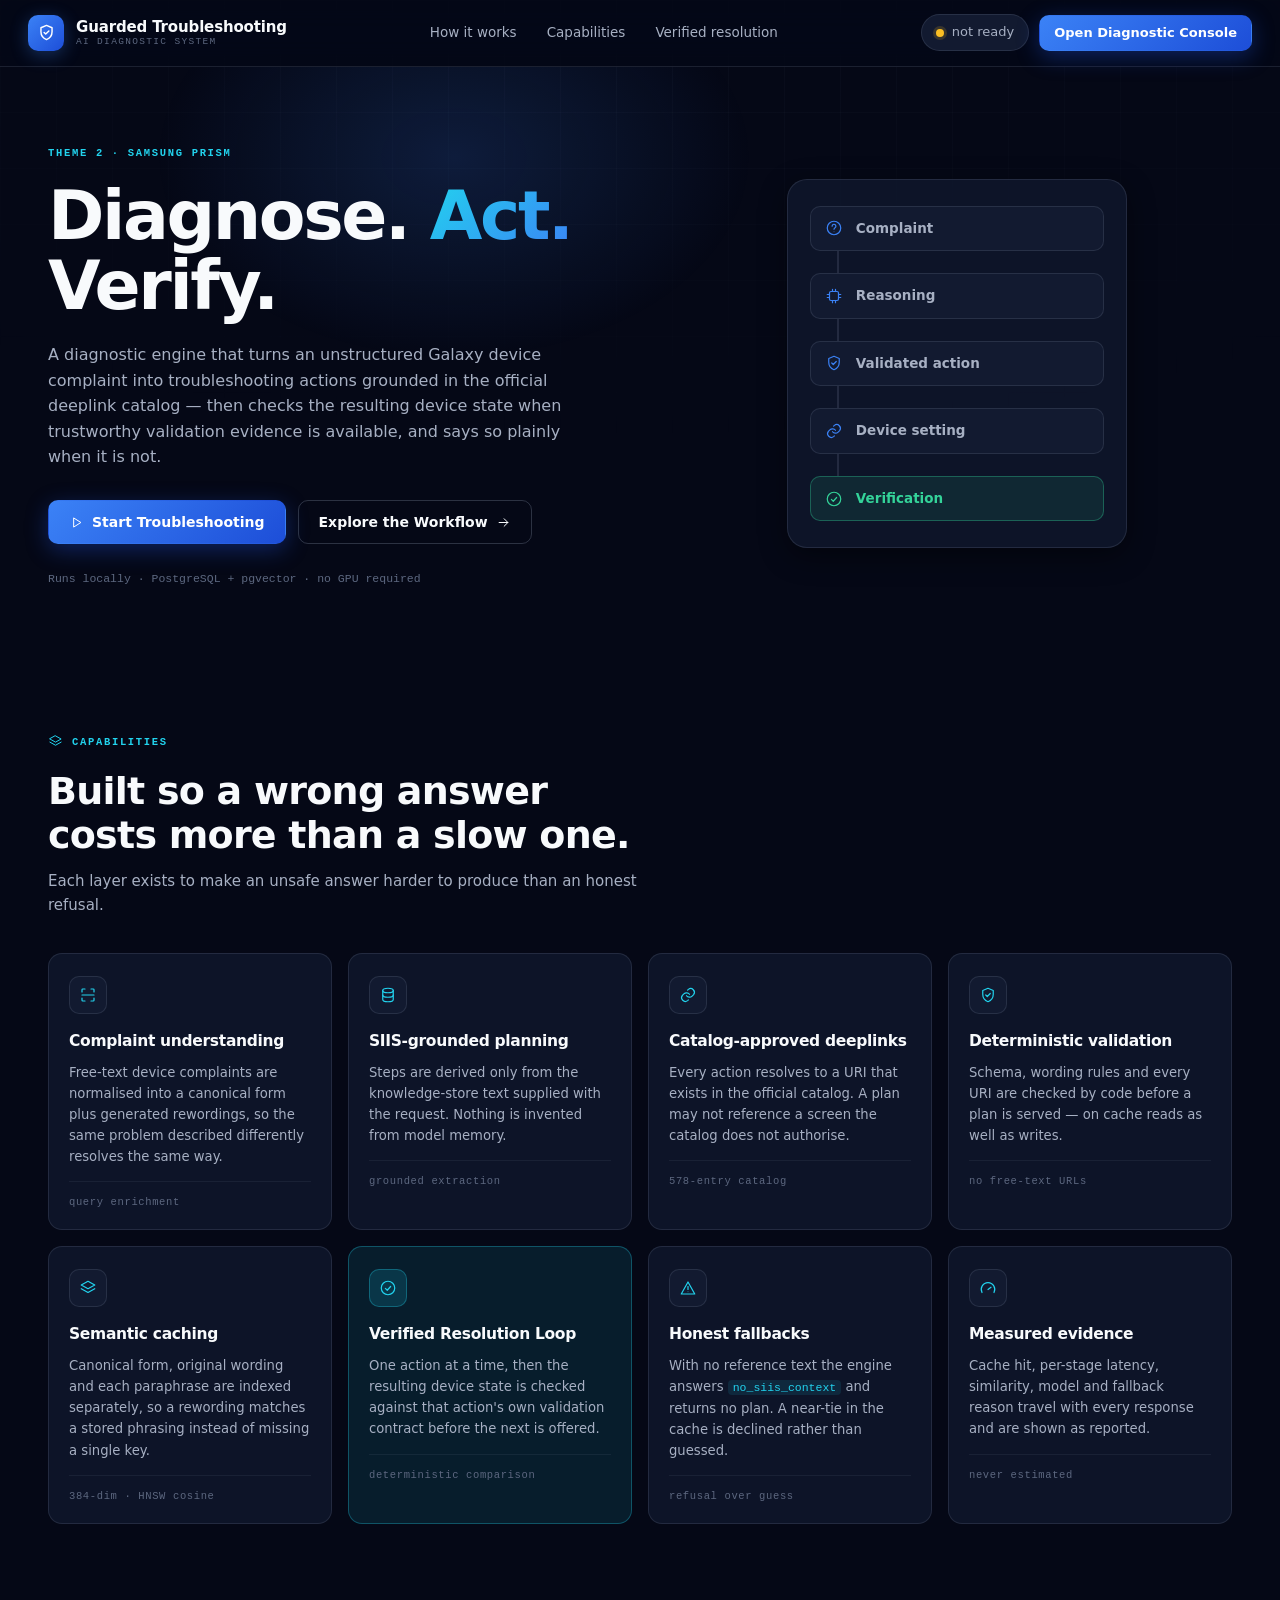
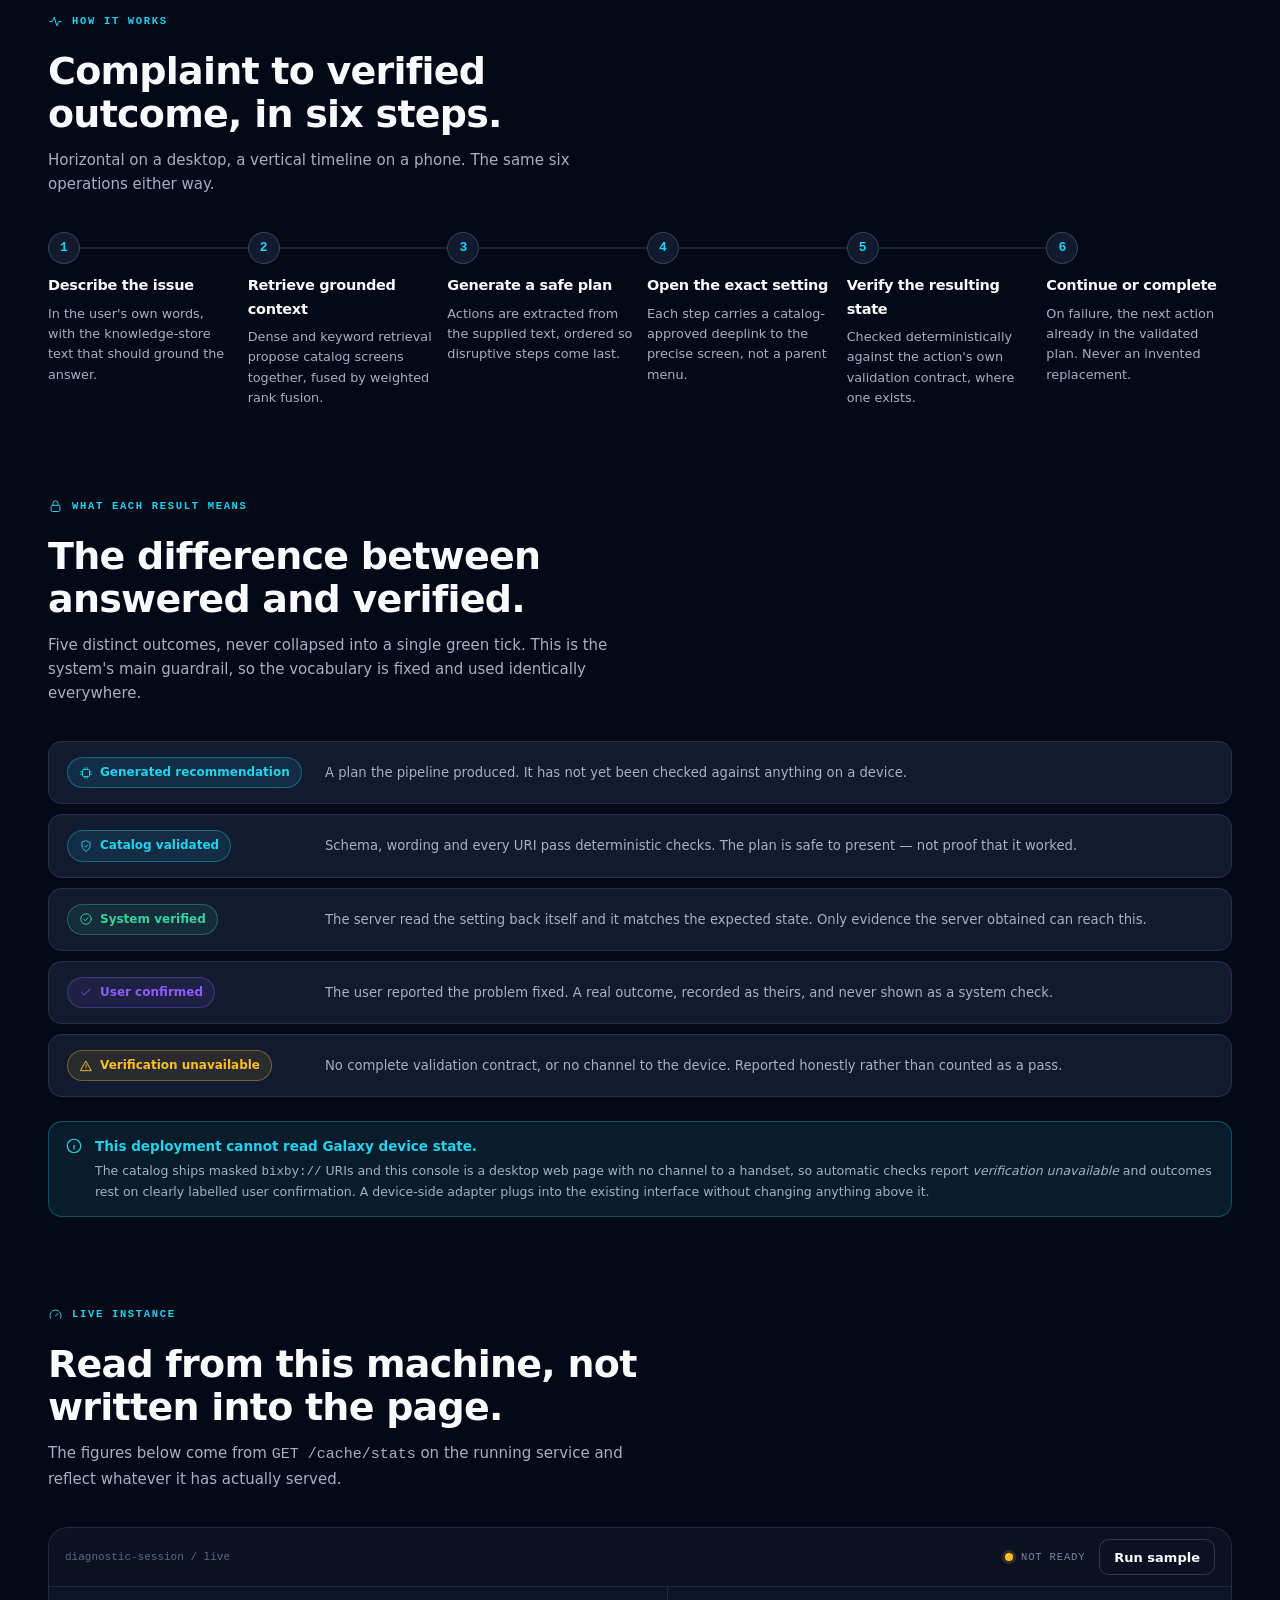
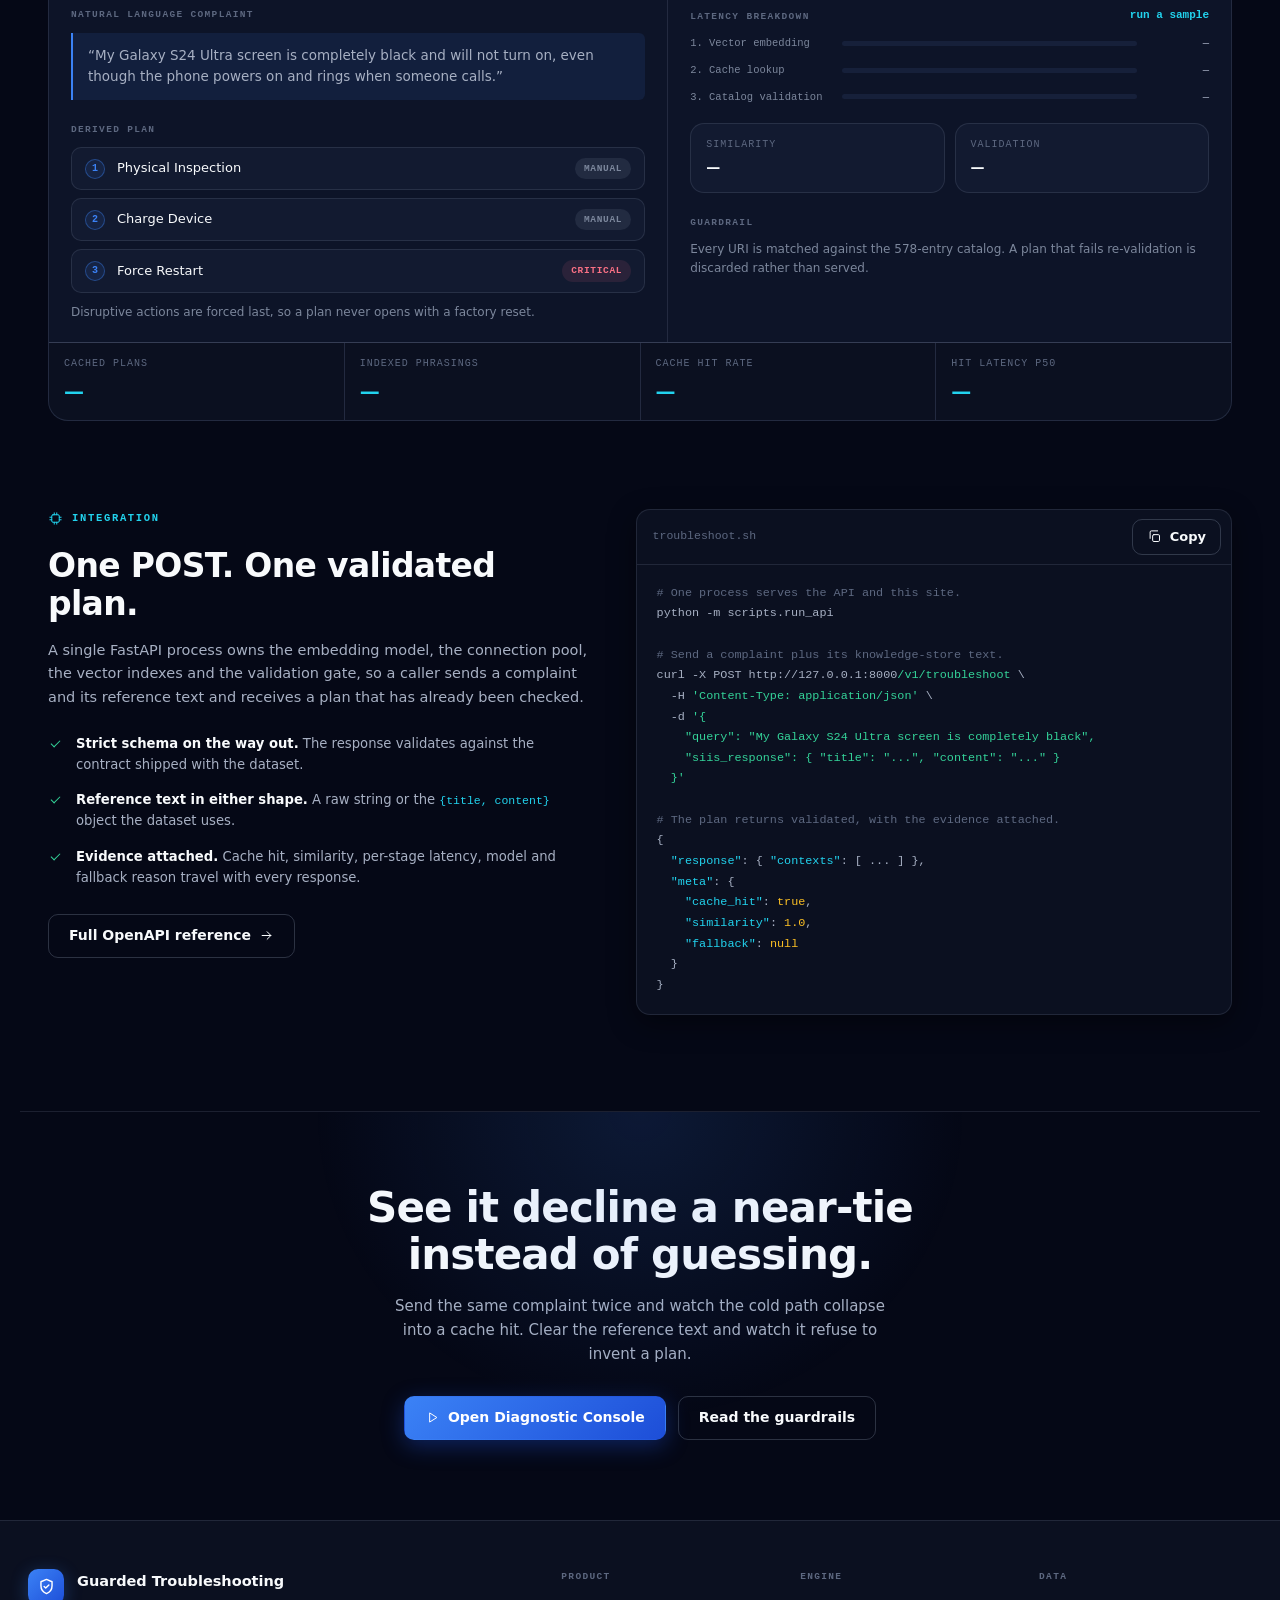
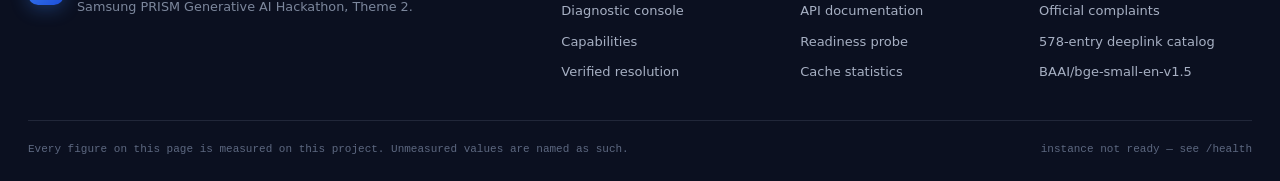
==== commit e9c44ecd: "redesign: OLED diagnostic command centre Rebuild the web client as a futuristic diagnostic surface o" ====
--- a/web/index.html
+++ b/web/index.html
@@ -3,104 +3,327 @@
 <head>
 <meta charset="utf-8">
 <meta name="viewport" content="width=device-width, initial-scale=1">
-<title>Smart Guided Troubleshooting Engine</title>
-<meta name="description" content="Turns vague Galaxy device complaints into validated, deeplinked troubleshooting plans, answered from a semantic cache in milliseconds.">
-<link rel="stylesheet" href="theme.css?v=1">
-<link rel="stylesheet" href="landing.css?v=1">
+<title>Guarded Troubleshooting — AI Diagnostic System</title>
+<meta name="description" content="Turns an unstructured Galaxy device complaint into catalog-grounded troubleshooting actions, and verifies the outcome when trustworthy evidence is available.">
+<link rel="stylesheet" href="theme.css?v=7">
+<link rel="stylesheet" href="landing.css?v=6">
 </head>
 <body>
 
-<!-- =============================================================== nav -->
+<!-- Icon sprite. Inline so the client needs no second request and works offline. -->
+<svg width="0" height="0" aria-hidden="true" focusable="false" style="position:absolute">
+  <defs>
+    <symbol id="i-shield" viewBox="0 0 24 24"><path d="M12 3l7 3v5c0 4.5-3 8.3-7 10-4-1.7-7-5.5-7-10V6z"/><path d="M9 12l2 2 4-4"/></symbol>
+    <symbol id="i-arrow" viewBox="0 0 24 24"><path d="M5 12h14"/><path d="M13 6l6 6-6 6"/></symbol>
+    <symbol id="i-check" viewBox="0 0 24 24"><path d="M5 13l4 4L19 7"/></symbol>
+    <symbol id="i-check-circle" viewBox="0 0 24 24"><circle cx="12" cy="12" r="9"/><path d="M8.5 12.5l2.5 2.5 4.5-5"/></symbol>
+    <symbol id="i-x-circle" viewBox="0 0 24 24"><circle cx="12" cy="12" r="9"/><path d="M15 9l-6 6M9 9l6 6"/></symbol>
+    <symbol id="i-alert" viewBox="0 0 24 24"><path d="M12 4l9 16H3z"/><path d="M12 10v4"/><circle cx="12" cy="17" r=".6" fill="currentColor" stroke="none"/></symbol>
+    <symbol id="i-info" viewBox="0 0 24 24"><circle cx="12" cy="12" r="9"/><path d="M12 11v5"/><circle cx="12" cy="8" r=".6" fill="currentColor" stroke="none"/></symbol>
+    <symbol id="i-chevron" viewBox="0 0 24 24"><path d="M6 9l6 6 6-6"/></symbol>
+    <symbol id="i-scan" viewBox="0 0 24 24"><path d="M4 8V5a1 1 0 011-1h3M20 8V5a1 1 0 00-1-1h-3M4 16v3a1 1 0 001 1h3M20 16v3a1 1 0 01-1 1h-3"/><path d="M4 12h16"/></symbol>
+    <symbol id="i-database" viewBox="0 0 24 24"><ellipse cx="12" cy="6" rx="7" ry="3"/><path d="M5 6v12c0 1.7 3.1 3 7 3s7-1.3 7-3V6"/><path d="M5 12c0 1.7 3.1 3 7 3s7-1.3 7-3"/></symbol>
+    <symbol id="i-link" viewBox="0 0 24 24"><path d="M10 13a5 5 0 007.5.5l2-2a5 5 0 00-7-7l-1 1"/><path d="M14 11a5 5 0 00-7.5-.5l-2 2a5 5 0 007 7l1-1"/></symbol>
+    <symbol id="i-cpu" viewBox="0 0 24 24"><rect x="6" y="6" width="12" height="12" rx="2"/><path d="M10 3v3M14 3v3M10 18v3M14 18v3M3 10h3M3 14h3M18 10h3M18 14h3"/></symbol>
+    <symbol id="i-layers" viewBox="0 0 24 24"><path d="M12 3l9 5-9 5-9-5z"/><path d="M3 13l9 5 9-5"/></symbol>
+    <symbol id="i-gauge" viewBox="0 0 24 24"><path d="M4 18a9 9 0 1116 0"/><path d="M12 14l4-3"/></symbol>
+    <symbol id="i-lock" viewBox="0 0 24 24"><rect x="5" y="10" width="14" height="10" rx="2"/><path d="M8 10V7a4 4 0 018 0v3"/></symbol>
+    <symbol id="i-play" viewBox="0 0 24 24"><path d="M8 5l11 7-11 7z"/></symbol>
+    <symbol id="i-copy" viewBox="0 0 24 24"><rect x="9" y="9" width="11" height="11" rx="2"/><path d="M5 15V5a2 2 0 012-2h10"/></symbol>
+    <symbol id="i-pulse" viewBox="0 0 24 24"><path d="M3 12h4l3-7 4 14 3-7h4"/></symbol>
+    <symbol id="i-question" viewBox="0 0 24 24"><circle cx="12" cy="12" r="9"/><path d="M9.5 9.5a2.5 2.5 0 114 2c-.8.6-1.5 1.1-1.5 2"/><circle cx="12" cy="17" r=".6" fill="currentColor" stroke="none"/></symbol>
+  </defs>
+</svg>
+
+<a class="skip" href="#main">Skip to content</a>
+
+<!-- ================================================================ header -->
 <header class="nav">
   <a class="nav__brand" href="/">
-    <span class="mark" aria-hidden="true"></span>
-    <span class="nav__brandtext">
-      <strong>Smart Guided</strong>
-      <small>TROUBLESHOOTING ENGINE</small>
+    <span class="mark" aria-hidden="true"><svg class="icon"><use href="#i-shield"/></svg></span>
+    <span class="nav__id">
+      <strong>Guarded Troubleshooting</strong>
+      <small>AI Diagnostic System</small>
     </span>
   </a>
 
   <nav class="nav__links" aria-label="Sections">
-    <a href="#architecture">Architecture</a>
-    <a href="#cache">Semantic Cache</a>
-    <a href="#benchmarks">Benchmarks</a>
-    <a href="#integrate">Integrate</a>
-    <a href="/docs" target="_blank" rel="noopener">API Docs</a>
+    <a href="#workflow">How it works</a>
+    <a href="#capabilities">Capabilities</a>
+    <a href="#trust">Verified resolution</a>
   </nav>
 
   <div class="nav__actions">
     <a class="pill" id="nav-health" href="/health" target="_blank" rel="noopener">
-      <span class="dot" data-state="unknown"></span><span id="nav-health-text">checking</span>
+      <span class="dot" data-state="unknown" aria-hidden="true"></span>
+      <span id="nav-health-text">checking</span>
+      <span class="visually-hidden">backend status, opens the health endpoint</span>
     </a>
-    <a class="btn btn--primary btn--sm" href="/console.html">Open Console</a>
+    <a class="btn btn--primary btn--sm" href="/console.html">
+      Open Diagnostic Console
+    </a>
   </div>
 </header>
 
-<main>
-
-<!-- ============================================================== hero -->
+<main id="main">
+
+<!-- ================================================================== hero -->
 <section class="hero">
-  <div class="hero__glow" aria-hidden="true"></div>
-
-  <a class="announce" href="#cache">
-    <span class="announce__tag">Theme 2</span>
-    <span>Semantic cache with an ambiguity margin &mdash; declines a near-tie instead of guessing</span>
-    <span class="announce__arrow" aria-hidden="true">&rarr;</span>
-  </a>
-
-  <h1 class="hero__title">
-    From Vague Complaints to<br>
-    Validated Diagnostic Plans in<br>
-    <span class="grad">Milliseconds.</span>
-  </h1>
-
-  <p class="hero__sub">
-    A retrieval and validation engine that reads an unstructured Galaxy device complaint,
-    derives steps only from the supplied knowledge-store text, resolves every action to a
-    real deeplink in the official catalog, and re-checks the whole plan before serving it.
-  </p>
-
-  <div class="hero__cta">
-    <a class="btn btn--primary" href="/console.html">
-      <span aria-hidden="true">&#9654;</span> Try the live console
-    </a>
-    <a class="btn" href="/docs" target="_blank" rel="noopener">View API &amp; schema</a>
-  </div>
-
-  <div class="hero__run">
-    <code class="mono">$ python -m scripts.run_api</code>
-    <button class="copybtn" type="button" data-copy="python -m scripts.run_api" title="Copy">copy</button>
-  </div>
-
-  <!-- honest substitute for a logo wall: what the system is actually built on -->
-  <p class="trust__label">BUILT ON THE OFFICIAL SAMSUNG PRISM PARTICIPANT KIT</p>
+  <div class="hero__copy">
+    <span class="eyebrow">Theme 2 &middot; Samsung PRISM</span>
+    <h1 class="hero__title">Diagnose. <span class="grad-text">Act.</span> Verify.</h1>
+    <p class="hero__lead">
+      A diagnostic engine that turns an unstructured Galaxy device complaint into
+      troubleshooting actions grounded in the official deeplink catalog — then checks the
+      resulting device state when trustworthy validation evidence is available, and says
+      so plainly when it is not.
+    </p>
+    <div class="hero__cta">
+      <a class="btn btn--primary" href="/console.html">
+        <svg class="icon icon--sm" aria-hidden="true"><use href="#i-play"/></svg>
+        Start Troubleshooting
+      </a>
+      <a class="btn btn--ghost" href="#workflow">
+        Explore the Workflow
+        <svg class="icon icon--sm" aria-hidden="true"><use href="#i-arrow"/></svg>
+      </a>
+    </div>
+    <p class="hero__meta">
+      Runs locally &middot; PostgreSQL + pgvector &middot; no GPU required
+    </p>
+  </div>
+
+  <!-- Native HTML/CSS diagnostic flow. Decorative, so hidden from assistive tech; the
+       same sequence is given as text in the workflow section below. -->
+  <div class="hero__visual" aria-hidden="true">
+    <div class="flowviz">
+      <div class="flowviz__node" data-n="1">
+        <svg class="icon" ><use href="#i-question"/></svg>
+        <span>Complaint</span>
+      </div>
+      <div class="flowviz__link"><i></i></div>
+      <div class="flowviz__node" data-n="2">
+        <svg class="icon"><use href="#i-cpu"/></svg>
+        <span>Reasoning</span>
+      </div>
+      <div class="flowviz__link"><i></i></div>
+      <div class="flowviz__node" data-n="3">
+        <svg class="icon"><use href="#i-shield"/></svg>
+        <span>Validated action</span>
+      </div>
+      <div class="flowviz__link"><i></i></div>
+      <div class="flowviz__node" data-n="4">
+        <svg class="icon"><use href="#i-link"/></svg>
+        <span>Device setting</span>
+      </div>
+      <div class="flowviz__link"><i></i></div>
+      <div class="flowviz__node flowviz__node--end" data-n="5">
+        <svg class="icon"><use href="#i-check-circle"/></svg>
+        <span>Verification</span>
+      </div>
+    </div>
+  </div>
+</section>
+
+<!-- ============================================================ capabilities -->
+<section class="section" id="capabilities">
+  <div class="section__head">
+    <span class="eyebrow"><svg class="icon icon--sm" aria-hidden="true"><use href="#i-layers"/></svg> Capabilities</span>
+    <h2>Built so a wrong answer costs more than a slow one.</h2>
+    <p>Each layer exists to make an unsafe answer harder to produce than an honest refusal.</p>
+  </div>
+
+  <div class="bento">
+    <article class="bento__card">
+      <span class="bento__icon"><svg class="icon" aria-hidden="true"><use href="#i-scan"/></svg></span>
+      <h3>Complaint understanding</h3>
+      <p>Free-text device complaints are normalised into a canonical form plus generated rewordings, so the same problem described differently resolves the same way.</p>
+      <span class="bento__tag mono">query enrichment</span>
+    </article>
+
+    <article class="bento__card">
+      <span class="bento__icon"><svg class="icon" aria-hidden="true"><use href="#i-database"/></svg></span>
+      <h3>SIIS-grounded planning</h3>
+      <p>Steps are derived only from the knowledge-store text supplied with the request. Nothing is invented from model memory.</p>
+      <span class="bento__tag mono">grounded extraction</span>
+    </article>
+
+    <article class="bento__card">
+      <span class="bento__icon"><svg class="icon" aria-hidden="true"><use href="#i-link"/></svg></span>
+      <h3>Catalog-approved deeplinks</h3>
+      <p>Every action resolves to a URI that exists in the official catalog. A plan may not reference a screen the catalog does not authorise.</p>
+      <span class="bento__tag mono">578-entry catalog</span>
+    </article>
+
+    <article class="bento__card">
+      <span class="bento__icon"><svg class="icon" aria-hidden="true"><use href="#i-shield"/></svg></span>
+      <h3>Deterministic validation</h3>
+      <p>Schema, wording rules and every URI are checked by code before a plan is served — on cache reads as well as writes.</p>
+      <span class="bento__tag mono">no free-text URLs</span>
+    </article>
+
+    <article class="bento__card">
+      <span class="bento__icon"><svg class="icon" aria-hidden="true"><use href="#i-layers"/></svg></span>
+      <h3>Semantic caching</h3>
+      <p>Canonical form, original wording and each paraphrase are indexed separately, so a rewording matches a stored phrasing instead of missing a single key.</p>
+      <span class="bento__tag mono">384-dim · HNSW cosine</span>
+    </article>
+
+    <article class="bento__card bento__card--accent">
+      <span class="bento__icon"><svg class="icon" aria-hidden="true"><use href="#i-check-circle"/></svg></span>
+      <h3>Verified Resolution Loop</h3>
+      <p>One action at a time, then the resulting device state is checked against that action's own validation contract before the next is offered.</p>
+      <span class="bento__tag mono">deterministic comparison</span>
+    </article>
+
+    <article class="bento__card">
+      <span class="bento__icon"><svg class="icon" aria-hidden="true"><use href="#i-alert"/></svg></span>
+      <h3>Honest fallbacks</h3>
+      <p>With no reference text the engine answers <code>no_siis_context</code> and returns no plan. A near-tie in the cache is declined rather than guessed.</p>
+      <span class="bento__tag mono">refusal over guess</span>
+    </article>
+
+    <article class="bento__card">
+      <span class="bento__icon"><svg class="icon" aria-hidden="true"><use href="#i-gauge"/></svg></span>
+      <h3>Measured evidence</h3>
+      <p>Cache hit, per-stage latency, similarity, model and fallback reason travel with every response and are shown as reported.</p>
+      <span class="bento__tag mono">never estimated</span>
+    </article>
+  </div>
+</section>
+
+<!-- ================================================================ workflow -->
+<section class="section" id="workflow">
+  <div class="section__head">
+    <span class="eyebrow"><svg class="icon icon--sm" aria-hidden="true"><use href="#i-pulse"/></svg> How it works</span>
+    <h2>Complaint to verified outcome, in six steps.</h2>
+    <p>Horizontal on a desktop, a vertical timeline on a phone. The same six operations either way.</p>
+  </div>
+
+  <ol class="flow">
+    <li class="flow__step">
+      <span class="flow__num">1</span>
+      <div class="flow__body">
+        <h3>Describe the issue</h3>
+        <p>In the user's own words, with the knowledge-store text that should ground the answer.</p>
+      </div>
+    </li>
+    <li class="flow__step">
+      <span class="flow__num">2</span>
+      <div class="flow__body">
+        <h3>Retrieve grounded context</h3>
+        <p>Dense and keyword retrieval propose catalog screens together, fused by weighted rank fusion.</p>
+      </div>
+    </li>
+    <li class="flow__step">
+      <span class="flow__num">3</span>
+      <div class="flow__body">
+        <h3>Generate a safe plan</h3>
+        <p>Actions are extracted from the supplied text, ordered so disruptive steps come last.</p>
+      </div>
+    </li>
+    <li class="flow__step">
+      <span class="flow__num">4</span>
+      <div class="flow__body">
+        <h3>Open the exact setting</h3>
+        <p>Each step carries a catalog-approved deeplink to the precise screen, not a parent menu.</p>
+      </div>
+    </li>
+    <li class="flow__step">
+      <span class="flow__num">5</span>
+      <div class="flow__body">
+        <h3>Verify the resulting state</h3>
+        <p>Checked deterministically against the action's own validation contract, where one exists.</p>
+      </div>
+    </li>
+    <li class="flow__step">
+      <span class="flow__num">6</span>
+      <div class="flow__body">
+        <h3>Continue or complete</h3>
+        <p>On failure, the next action already in the validated plan. Never an invented replacement.</p>
+      </div>
+    </li>
+  </ol>
+</section>
+
+<!-- =================================================================== trust -->
+<section class="section" id="trust">
+  <div class="section__head">
+    <span class="eyebrow"><svg class="icon icon--sm" aria-hidden="true"><use href="#i-lock"/></svg> What each result means</span>
+    <h2>The difference between answered and verified.</h2>
+    <p>
+      Five distinct outcomes, never collapsed into a single green tick. This is the
+      system's main guardrail, so the vocabulary is fixed and used identically everywhere.
+    </p>
+  </div>
+
   <ul class="trust">
-    <li><strong>578</strong> catalog deeplinks</li>
-    <li><strong>20</strong> official complaints</li>
-    <li><strong>384</strong>-dim embeddings</li>
-    <li><strong>136</strong> automated tests</li>
+    <li class="trust__row" data-tone="info">
+      <span class="badge" data-tone="info"><svg class="icon" aria-hidden="true"><use href="#i-cpu"/></svg> Generated recommendation</span>
+      <p>A plan the pipeline produced. It has not yet been checked against anything on a device.</p>
+    </li>
+    <li class="trust__row" data-tone="info">
+      <span class="badge" data-tone="info"><svg class="icon" aria-hidden="true"><use href="#i-shield"/></svg> Catalog validated</span>
+      <p>Schema, wording and every URI pass deterministic checks. The plan is safe to present — not proof that it worked.</p>
+    </li>
+    <li class="trust__row" data-tone="verified">
+      <span class="badge" data-tone="verified"><svg class="icon" aria-hidden="true"><use href="#i-check-circle"/></svg> System verified</span>
+      <p>The server read the setting back itself and it matches the expected state. Only evidence the server obtained can reach this.</p>
+    </li>
+    <li class="trust__row" data-tone="confirmed">
+      <span class="badge" data-tone="confirmed"><svg class="icon" aria-hidden="true"><use href="#i-check"/></svg> User confirmed</span>
+      <p>The user reported the problem fixed. A real outcome, recorded as theirs, and never shown as a system check.</p>
+    </li>
+    <li class="trust__row" data-tone="warning">
+      <span class="badge" data-tone="warning"><svg class="icon" aria-hidden="true"><use href="#i-alert"/></svg> Verification unavailable</span>
+      <p>No complete validation contract, or no channel to the device. Reported honestly rather than counted as a pass.</p>
+    </li>
   </ul>
-</section>
-
-<!-- ====================================================== console preview -->
-<section class="preview" id="architecture">
-  <div class="term">
-    <div class="term__bar">
-      <span class="term__dots" aria-hidden="true"><i></i><i></i><i></i></span>
-      <span class="term__path mono">engine-session://live-triage-stream</span>
-      <span class="term__live" id="prev-state"><span class="dot" data-state="unknown"></span> <span id="prev-state-text">connecting</span></span>
-      <button class="copybtn" type="button" id="prev-run" title="Send one real request to this instance">run sample</button>
-    </div>
-
-    <div class="term__body">
-      <div class="term__left">
-        <p class="term__k mono">NATURAL LANGUAGE COMPLAINT</p>
-        <p class="term__quote" id="prev-query">
+
+  <div class="banner" data-tone="info">
+    <svg class="icon banner__icon" aria-hidden="true"><use href="#i-info"/></svg>
+    <div>
+      <strong>This deployment cannot read Galaxy device state.</strong>
+      <p>
+        The catalog ships masked <code>bixby://</code> URIs and this console is a desktop
+        web page with no channel to a handset, so automatic checks report
+        <em>verification unavailable</em> and outcomes rest on clearly labelled user
+        confirmation. A device-side adapter plugs into the existing interface without
+        changing anything above it.
+      </p>
+    </div>
+  </div>
+</section>
+
+<!-- ================================================================= preview -->
+<section class="section" id="preview">
+  <div class="section__head">
+    <span class="eyebrow"><svg class="icon icon--sm" aria-hidden="true"><use href="#i-gauge"/></svg> Live instance</span>
+    <h2>Read from this machine, not written into the page.</h2>
+    <p>The figures below come from <code>GET /cache/stats</code> on the running service and reflect whatever it has actually served.</p>
+  </div>
+
+  <div class="console-preview panel">
+    <div class="cp__bar">
+      <span class="cp__path mono">diagnostic-session / live</span>
+      <span class="cp__live" id="prev-state">
+        <span class="dot" data-state="unknown" aria-hidden="true"></span>
+        <span id="prev-state-text">connecting</span>
+      </span>
+      <button class="btn btn--sm btn--ghost copybtn" type="button" id="prev-run">
+        Run sample
+      </button>
+    </div>
+
+    <div class="cp__body">
+      <div class="cp__left">
+        <h3 class="cp__k mono">Natural language complaint</h3>
+        <p class="cp__quote" id="prev-query">
           &ldquo;My Galaxy S24 Ultra screen is completely black and will not turn on, even
           though the phone powers on and rings when someone calls.&rdquo;
         </p>
 
-        <p class="term__k mono">DERIVED PLAN</p>
+        <h3 class="cp__k mono">Derived plan</h3>
         <div id="prev-plan" class="prevplan">
           <div class="prevplan__row">
             <span class="prevplan__num">1</span>
@@ -118,222 +341,72 @@
             <span class="chip chip--critical">critical</span>
           </div>
         </div>
-        <p class="term__note">
-          Disruptive actions are forced last, so a plan never opens with a factory reset.
-        </p>
-      </div>
-
-      <div class="term__right">
-        <p class="term__k mono">LATENCY BREAKDOWN <span class="term__total" id="prev-total">run a sample</span></p>
+        <p class="cp__note">Disruptive actions are forced last, so a plan never opens with a factory reset.</p>
+      </div>
+
+      <div class="cp__right">
+        <h3 class="cp__k mono">Latency breakdown <span class="cp__total" id="prev-total">run a sample</span></h3>
         <ul class="tbars" id="prev-bars">
           <li><span class="tbars__k mono">1. Vector embedding</span><span class="tbars__track"><i style="background:var(--cyan)"></i></span><span class="tbars__v mono">&mdash;</span></li>
-          <li><span class="tbars__k mono">2. Cache lookup</span><span class="tbars__track"><i style="background:var(--violet)"></i></span><span class="tbars__v mono">&mdash;</span></li>
-          <li><span class="tbars__k mono">3. Catalog validation</span><span class="tbars__track"><i style="background:var(--green)"></i></span><span class="tbars__v mono">&mdash;</span></li>
+          <li><span class="tbars__k mono">2. Cache lookup</span><span class="tbars__track"><i style="background:var(--blue)"></i></span><span class="tbars__v mono">&mdash;</span></li>
+          <li><span class="tbars__k mono">3. Catalog validation</span><span class="tbars__track"><i style="background:var(--violet)"></i></span><span class="tbars__v mono">&mdash;</span></li>
         </ul>
 
-        <div class="tgrid">
-          <div><span class="tgrid__k mono">SIMILARITY</span><span class="tgrid__v" id="prev-sim">&mdash;</span></div>
-          <div><span class="tgrid__k mono">VALIDATION</span><span class="tgrid__v" id="prev-valid">&mdash;</span></div>
+        <div class="cp__grid">
+          <div class="tile"><span class="tile__k">Similarity</span><span class="tile__v tile__v--sm" id="prev-sim">&mdash;</span></div>
+          <div class="tile"><span class="tile__k">Validation</span><span class="tile__v tile__v--sm" id="prev-valid">&mdash;</span></div>
         </div>
 
-        <p class="term__k mono">GUARDRAIL</p>
-        <p class="term__note">
+        <h3 class="cp__k mono">Guardrail</h3>
+        <p class="cp__note">
           Every URI is matched against the 578-entry catalog. A plan that fails
-          re-validation is discarded rather than served &mdash; on cache reads as well as
-          on writes.
+          re-validation is discarded rather than served.
         </p>
       </div>
     </div>
 
-    <div class="term__foot" id="live-strip">
-      <div><span class="ls__v" id="ls-plans">&mdash;</span><span class="ls__k">cached plans</span></div>
-      <div><span class="ls__v" id="ls-vectors">&mdash;</span><span class="ls__k">indexed phrasings</span></div>
-      <div><span class="ls__v" id="ls-hitrate">&mdash;</span><span class="ls__k">cache hit rate</span></div>
-      <div><span class="ls__v" id="ls-p50">&mdash;</span><span class="ls__k">hit latency p50</span></div>
-    </div>
-  </div>
-  <p class="preview__cap">
-    The strip above is read live from <code class="mono">GET /cache/stats</code> on this
-    running instance. It reflects whatever this machine has actually served, including
-    anything you send from the console.
-  </p>
-</section>
-
-<!-- ========================================================== features -->
-<section class="sec" id="cache">
-  <div class="sec__head">
-    <span class="eyebrow">&#9670; Engine architecture</span>
-    <div class="sec__split">
-      <h2>Built so a wrong answer costs more than a slow one.</h2>
-      <p>
-        A cache that answers confidently but incorrectly is worse than no cache. Each
-        layer below exists to make an unsafe answer harder to produce than an honest
-        refusal.
-      </p>
-    </div>
-  </div>
-
-  <div class="cards">
-    <article class="card">
-      <span class="card__icon" data-i="vector"></span>
-      <h3>Semantic cache, not key lookup</h3>
-      <p>
-        Every phrasing of a complaint is embedded and indexed separately &mdash; canonical
-        form, original wording and each paraphrase &mdash; so a rewording matches a stored
-        paraphrase rather than missing a single canonical key.
-      </p>
-      <span class="card__foot mono">384-dim &middot; HNSW cosine &middot; m=16</span>
-    </article>
-
-    <article class="card">
-      <span class="card__icon" data-i="gate"></span>
-      <h3>Deterministic validation gate</h3>
-      <p>
-        Schema, wording rules and every deeplink URI are checked against the catalog
-        before a plan is served. Cached plans are re-checked on read, because rules tighten
-        and catalogs change after a plan is written.
-      </p>
-      <span class="card__foot mono">0 free-text URLs permitted</span>
-    </article>
-
-    <article class="card">
-      <span class="card__icon" data-i="margin"></span>
-      <h3>Ambiguity margin</h3>
-      <p>
-        Similarity alone cannot separate a reworded complaint from a different complaint
-        phrased similarly. The best plan must also beat the runner-up by a margin, or the
-        request is treated as a miss.
-      </p>
-      <span class="card__foot mono">threshold 0.78 &middot; margin 0.05</span>
-    </article>
-
-    <article class="card">
-      <span class="card__icon" data-i="ground"></span>
-      <h3>Grounded in supplied text</h3>
-      <p>
-        Steps are derived only from the knowledge-store text attached to the request.
-        With no reference text the engine answers <code>no_siis_context</code> and returns
-        no plan, rather than inventing one from model memory.
-      </p>
-      <span class="card__foot mono">never invents a step</span>
-    </article>
-  </div>
-</section>
-
-<!-- ========================================================= benchmarks -->
-<section class="sec" id="benchmarks">
-  <div class="sec__head">
-    <span class="eyebrow">&#9670; Measured, not asserted</span>
-    <div class="sec__split">
-      <h2>What the retriever actually contributes.</h2>
-      <p>
-        Run over all 20 official complaints. Agreement means how often a variant picks the
-        same catalog screen as the shipped hybrid &mdash; it shows each retriever's
-        contribution without claiming which screen is correct.
-      </p>
-    </div>
-  </div>
-
-  <div class="tablewrap">
-    <table class="dtable">
-      <thead>
-        <tr>
-          <th>Retrieval variant</th>
-          <th>P50 / P95 (ms)</th>
-          <th>Resolved</th>
-          <th>Agreement</th>
-          <th>Observation</th>
-        </tr>
-      </thead>
-      <tbody>
-        <tr class="is-shipped">
-          <td><strong>Hybrid BM25 + dense</strong> <span class="tag tag--ship">shipped</span></td>
-          <td class="mono">60.3 / 413.3</td>
-          <td class="mono">20/20</td>
-          <td class="mono num-ok">100%</td>
-          <td>Weighted RRF, dense 1.0 and sparse 0.8.</td>
-        </tr>
-        <tr>
-          <td>Dense embedding only</td>
-          <td class="mono">368.9 / 467.5</td>
-          <td class="mono">20/20</td>
-          <td class="mono num-warn">30%</td>
-          <td>Bridges vocabulary gaps, but drifts to topically near screens.</td>
-        </tr>
-        <tr>
-          <td>BM25 keyword only</td>
-          <td class="mono">380.0 / 470.7</td>
-          <td class="mono">20/20</td>
-          <td class="mono num-warn">25%</td>
-          <td>Exact terminology only. Misses any differently worded screen.</td>
-        </tr>
-      </tbody>
-    </table>
-  </div>
-
-  <h3 class="sub">Contract compliance, over the 20 official complaints</h3>
-  <div class="tablewrap">
-    <table class="dtable">
-      <thead>
-        <tr><th>Metric</th><th>Target</th><th>Measured</th><th>Status</th></tr>
-      </thead>
-      <tbody>
-        <tr><td>Schema-valid output</td><td class="mono">&ge; 99%</td><td class="mono num-ok">100%</td><td><span class="tag tag--ok">pass</span></td></tr>
-        <tr><td>Rule compliance (goal / title / description)</td><td class="mono">&ge; 95%</td><td class="mono num-ok">100%</td><td><span class="tag tag--ok">pass</span></td></tr>
-        <tr><td>Absolute URL leaks</td><td class="mono">0</td><td class="mono num-ok">0</td><td><span class="tag tag--ok">pass</span></td></tr>
-        <tr><td>Deeplink catalog validity (exact URI match)</td><td class="mono">100%</td><td class="mono num-ok">100%</td><td><span class="tag tag--ok">pass</span></td></tr>
-        <tr><td>Semantic cache hit rate on unseen rewordings</td><td class="mono">&ge; 80%</td><td class="mono num-ok">90%</td><td><span class="tag tag--ok">pass</span></td></tr>
-        <tr><td>Auto actions carrying a valid actionable deeplink</td><td class="mono">&ge; 90%</td><td class="mono num-bad">62.5%</td><td><span class="tag tag--bad">below target</span></td></tr>
-        <tr><td>Cold path, full pipeline</td><td class="mono">&le; 8 s</td><td class="mono num-bad">10.2 s</td><td><span class="tag tag--bad">below target</span></td></tr>
-      </tbody>
-    </table>
-  </div>
-
-  <div class="callout">
-    <span class="callout__icon" aria-hidden="true"></span>
-    <div>
-      <strong>Two targets are missed, and they are printed here on purpose.</strong>
-      <p>
-        The cold path is two sequential model calls and costs seconds; the architecture is
-        built to keep traffic off it, but a genuinely novel complaint still pays it.
-        Deeplink coverage is limited by the catalog: only 138 of 578 entries carry a
-        complete validation block, so a validation deeplink is emitted only where the
-        catalog supports one rather than being invented. Step-accuracy and
-        deeplink-relevance scores are left blank in the report because they are
-        human-judged against reference plans the kit does not ship.
-      </p>
-    </div>
-  </div>
-</section>
-
-<!-- ========================================================== integrate -->
-<section class="sec sec--split" id="integrate">
+    <div class="cp__strip">
+      <div class="tile"><span class="tile__k">Cached plans</span><span class="tile__v tile__v--accent" id="ls-plans">&mdash;</span></div>
+      <div class="tile"><span class="tile__k">Indexed phrasings</span><span class="tile__v tile__v--accent" id="ls-vectors">&mdash;</span></div>
+      <div class="tile"><span class="tile__k">Cache hit rate</span><span class="tile__v tile__v--accent" id="ls-hitrate">&mdash;</span></div>
+      <div class="tile"><span class="tile__k">Hit latency p50</span><span class="tile__v tile__v--accent" id="ls-p50">&mdash;</span></div>
+    </div>
+  </div>
+</section>
+
+<!-- =============================================================== integrate -->
+<section class="section section--split" id="integrate">
   <div>
-    <span class="eyebrow">&#9670; Zero-config integration</span>
+    <span class="eyebrow"><svg class="icon icon--sm" aria-hidden="true"><use href="#i-cpu"/></svg> Integration</span>
     <h2 class="h2--tight">One POST. One validated plan.</h2>
     <p class="lead">
-      The service is a single FastAPI process. It owns the embedding model, the connection
-      pool, the HNSW indexes and the validation gate, so a caller sends a complaint and its
-      reference text and receives a plan that has already been checked.
+      A single FastAPI process owns the embedding model, the connection pool, the vector
+      indexes and the validation gate, so a caller sends a complaint and its reference
+      text and receives a plan that has already been checked.
     </p>
     <ul class="ticks">
-      <li><strong>Strict schema on the way out.</strong> The response validates against the contract shipped with the dataset, including the camelCase field names.</li>
-      <li><strong>Reference text in either shape.</strong> A raw string or the <code>{title, content}</code> object the dataset uses; both are normalised.</li>
-      <li><strong>Operational metadata attached.</strong> Cache hit, similarity, per-stage latency, model and fallback reason travel with every response.</li>
+      <li><strong>Strict schema on the way out.</strong> The response validates against the contract shipped with the dataset.</li>
+      <li><strong>Reference text in either shape.</strong> A raw string or the <code>{title, content}</code> object the dataset uses.</li>
+      <li><strong>Evidence attached.</strong> Cache hit, similarity, per-stage latency, model and fallback reason travel with every response.</li>
     </ul>
-    <a class="btn" href="/docs" target="_blank" rel="noopener">Full OpenAPI reference &rarr;</a>
+    <a class="btn btn--ghost" href="/docs" target="_blank" rel="noopener">
+      Full OpenAPI reference
+      <svg class="icon icon--sm" aria-hidden="true"><use href="#i-arrow"/></svg>
+    </a>
   </div>
 
   <div class="codecard">
     <div class="codecard__bar">
-      <span class="term__dots" aria-hidden="true"><i></i><i></i><i></i></span>
       <span class="mono">troubleshoot.sh</span>
-      <button class="copybtn" type="button" id="copy-code" title="Copy">copy</button>
-    </div>
-<pre class="codecard__body mono"><code><span class="c-cm"># 1. One process serves the API and this site.</span>
+      <button class="btn btn--sm btn--ghost copybtn" type="button" id="copy-code">
+        <svg class="icon icon--sm" aria-hidden="true"><use href="#i-copy"/></svg>
+        Copy
+      </button>
+    </div>
+<pre class="codecard__body mono"><code><span class="c-cm"># One process serves the API and this site.</span>
 python -m scripts.run_api
 
-<span class="c-cm"># 2. Send a complaint plus its knowledge-store text.</span>
+<span class="c-cm"># Send a complaint plus its knowledge-store text.</span>
 curl -X POST http://127.0.0.1:8000<span class="c-st">/v1/troubleshoot</span> \
   -H <span class="c-st">'Content-Type: application/json'</span> \
   -d <span class="c-st">'{
@@ -341,80 +414,75 @@
     "siis_response": { "title": "...", "content": "..." }
   }'</span>
 
-<span class="c-cm"># 3. Plan comes back validated, with the evidence attached.</span>
+<span class="c-cm"># The plan returns validated, with the evidence attached.</span>
 {
   <span class="c-ky">"response"</span>: { <span class="c-ky">"contexts"</span>: [ ... ] },
   <span class="c-ky">"meta"</span>: {
     <span class="c-ky">"cache_hit"</span>: <span class="c-nm">true</span>,
     <span class="c-ky">"similarity"</span>: <span class="c-nm">1.0</span>,
-    <span class="c-ky">"latency_ms"</span>: <span class="c-nm">210.4</span>,
-    <span class="c-ky">"model"</span>: <span class="c-nm">null</span>,
     <span class="c-ky">"fallback"</span>: <span class="c-nm">null</span>
   }
 }</code></pre>
   </div>
 </section>
 
-<!-- ================================================================ cta -->
+<!-- ===================================================================== cta -->
 <section class="cta">
-  <div class="cta__glow" aria-hidden="true"></div>
-  <span class="eyebrow">&#9670; Runs entirely on your machine</span>
   <h2>See it decline a near-tie<br>instead of guessing.</h2>
   <p>
-    Send the same complaint twice and watch the cold path collapse into a cache hit. Clear
-    the reference text and watch it refuse to invent a plan.
+    Send the same complaint twice and watch the cold path collapse into a cache hit.
+    Clear the reference text and watch it refuse to invent a plan.
   </p>
-  <div class="hero__cta">
-    <a class="btn btn--primary" href="/console.html">Open the live console</a>
-    <a class="btn" href="#benchmarks">Read the measurements</a>
-  </div>
-  <p class="cta__foot mono">
-    PostgreSQL 17 + pgvector &middot; fastembed / ONNX Runtime &middot; FastAPI &middot; no GPU required
-  </p>
+  <div class="hero__cta hero__cta--center">
+    <a class="btn btn--primary" href="/console.html">
+      <svg class="icon icon--sm" aria-hidden="true"><use href="#i-play"/></svg>
+      Open Diagnostic Console
+    </a>
+    <a class="btn btn--ghost" href="#trust">Read the guardrails</a>
+  </div>
 </section>
 
 </main>
 
-<!-- ============================================================= footer -->
+<!-- ================================================================= footer -->
 <footer class="foot">
-  <div class="foot__brand">
-    <span class="mark" aria-hidden="true"></span>
-    <div>
-      <strong>Smart Guided Troubleshooting Engine</strong>
-      <p>
-        Samsung PRISM Generative AI Hackathon, Theme 2. Turns unstructured device
-        complaints into validated, deeplinked plans.
-      </p>
-    </div>
-  </div>
-
-  <div class="foot__cols">
-    <div>
-      <h4>Product</h4>
-      <a href="/console.html">Live console</a>
-      <a href="#cache">Semantic cache</a>
-      <a href="#benchmarks">Benchmarks</a>
-    </div>
-    <div>
-      <h4>Engine</h4>
-      <a href="/docs" target="_blank" rel="noopener">API documentation</a>
-      <a href="/health" target="_blank" rel="noopener">Readiness probe</a>
-      <a href="/cache/stats" target="_blank" rel="noopener">Cache statistics</a>
-    </div>
-    <div>
-      <h4>Data</h4>
-      <a href="/v1/examples" target="_blank" rel="noopener">Official complaints</a>
-      <span>578-entry deeplink catalog</span>
-      <span>BAAI/bge-small-en-v1.5</span>
-    </div>
+  <div class="foot__inner">
+    <div class="foot__brand">
+      <span class="mark" aria-hidden="true"><svg class="icon"><use href="#i-shield"/></svg></span>
+      <div>
+        <strong>Guarded Troubleshooting</strong>
+        <p>Samsung PRISM Generative AI Hackathon, Theme 2.</p>
+      </div>
+    </div>
+
+    <nav class="foot__cols" aria-label="Footer">
+      <div>
+        <h3>Product</h3>
+        <a href="/console.html">Diagnostic console</a>
+        <a href="#capabilities">Capabilities</a>
+        <a href="#trust">Verified resolution</a>
+      </div>
+      <div>
+        <h3>Engine</h3>
+        <a href="/docs" target="_blank" rel="noopener">API documentation</a>
+        <a href="/health" target="_blank" rel="noopener">Readiness probe</a>
+        <a href="/cache/stats" target="_blank" rel="noopener">Cache statistics</a>
+      </div>
+      <div>
+        <h3>Data</h3>
+        <a href="/v1/examples" target="_blank" rel="noopener">Official complaints</a>
+        <span>578-entry deeplink catalog</span>
+        <span>BAAI/bge-small-en-v1.5</span>
+      </div>
+    </nav>
   </div>
 
   <div class="foot__base">
-    <span class="mono">Every figure on this page was measured on this project. Unmeasured rows are named as such.</span>
+    <span class="mono">Every figure on this page is measured on this project. Unmeasured values are named as such.</span>
     <span class="mono" id="foot-health">&mdash;</span>
   </div>
 </footer>
 
-<script src="landing.js?v=1"></script>
+<script src="landing.js?v=5"></script>
 </body>
 </html>
--- a/web/theme.css
+++ b/web/theme.css
@@ -1,131 +1,234 @@
-/* Shared dark theme for the landing page and the console.
+/* Guarded Troubleshooting — shared design system.
  *
- * No framework and no CDN: the judging environment may be offline, and the whole client
- * has to be servable by the same uvicorn process as the API. */
+ * An AI diagnostic command centre: OLED-dark surfaces, cobalt blue, electric cyan and a
+ * restrained violet accent. The interface is meant to read as futuristic because of its
+ * information architecture, precision and depth — not because of visual noise. There is
+ * no neon body text, no glitch, no particles, and backdrop blur is used on two surfaces
+ * only, each with a solid fallback.
+ *
+ * FONTS. The project's standing constraint is that the whole client must work with no
+ * network access, so no webfont is fetched. A webfont link would block first paint on an
+ * offline judging machine and fall back to these stacks anyway, so the stacks are the
+ * primary choice rather than a degraded one.
+ *
+ * No framework, no build step, no CDN.
+ */
 
 :root {
-  --bg: #07070d;
-  --bg-2: #0a0a12;
-  --surface: #0f0f19;
-  --surface-2: #14141f;
-  --surface-3: #1a1a28;
-  --line: #1f1f2e;
-  --line-2: #2a2a3d;
-
+  /* --- surfaces ------------------------------------------------------- */
+  --bg: #050816;
+  --bg-elevated: #0b1020;
+  --surface: rgba(17, 25, 48, 0.72);
+  --surface-solid: #111930;
+  --surface-strong: #121a30;
+  --surface-raised: #16203a;
+
+  /* --- accents -------------------------------------------------------- */
+  --blue: #3b82f6;
+  --blue-deep: #1d4ed8;
+  --cyan: #22d3ee;
   --violet: #8b5cf6;
-  --violet-bright: #a78bfa;
-  --violet-deep: #6d28d9;
-  --cyan: #22d3ee;
-  --green: #34d399;
-  --green-deep: #10b981;
-  --amber: #fbbf24;
-  --rose: #fb7185;
-
-  --text: #e9e9f2;
-  --text-2: #b4b4c6;
-  --muted: #8a8a9e;
-  --dim: #5c5c70;
-
+
+  /* --- semantic ------------------------------------------------------- */
+  --success: #34d399;
+  --warning: #fbbf24;
+  --failure: #fb7185;
+  --neutral: #94a3b8;
+
+  /* --- text ----------------------------------------------------------- */
+  --text: #f8fafc;
+  --text-2: #a7b0c3;
+  --text-3: #7c879c;
+  --text-dim: #5d6880;
+
+  /* --- lines ---------------------------------------------------------- */
+  --line: rgba(148, 163, 184, 0.16);
+  --line-strong: rgba(148, 163, 184, 0.28);
+  --line-faint: rgba(148, 163, 184, 0.09);
+
+  /* --- tints, for status surfaces ------------------------------------- */
+  --tint-blue: rgba(59, 130, 246, 0.1);
+  --tint-cyan: rgba(34, 211, 238, 0.1);
+  --tint-violet: rgba(139, 92, 246, 0.1);
+  --tint-success: rgba(52, 211, 153, 0.1);
+  --tint-warning: rgba(251, 191, 36, 0.1);
+  --tint-failure: rgba(251, 113, 133, 0.1);
+
+  /* --- gradients, used sparingly -------------------------------------- */
+  --grad-primary: linear-gradient(135deg, #3b82f6, #1d4ed8);
+  --grad-accent: linear-gradient(135deg, #22d3ee, #3b82f6);
+  --grad-verified: linear-gradient(135deg, #34d399, #22d3ee);
+  --grad-rail: linear-gradient(90deg, #22d3ee, #3b82f6 55%, #8b5cf6);
+
+  /* --- radii ---------------------------------------------------------- */
+  --r-xs: 4px;
   --r-sm: 6px;
   --r-md: 10px;
-  --r-lg: 16px;
-  --r-xl: 22px;
-
-  --sans: "Segoe UI", system-ui, -apple-system, Roboto, Helvetica, Arial, sans-serif;
-  --mono: "Cascadia Mono", Consolas, "SF Mono", Menlo, monospace;
-
-  --glow-violet: 0 0 0 1px rgba(139, 92, 246, .25), 0 8px 32px rgba(109, 40, 217, .22);
-}
-
-* { box-sizing: border-box; }
-
-/* A class selector carrying `display` outranks the `hidden` attribute, so any element
-   given a layout mode in CSS would stay visible when JavaScript hides it. */
+  --r-lg: 14px;
+  --r-xl: 20px;
+
+  /* --- type ----------------------------------------------------------- */
+  --font-display: "Segoe UI Variable Display", "Segoe UI", system-ui, -apple-system,
+    "Helvetica Neue", Arial, sans-serif;
+  --font-body: "Segoe UI Variable Text", "Segoe UI", system-ui, -apple-system,
+    "Helvetica Neue", Arial, sans-serif;
+  --font-mono: "Cascadia Mono", Consolas, "SF Mono", "Roboto Mono", Menlo, monospace;
+
+  /* --- motion --------------------------------------------------------- */
+  --t-hover: 170ms;
+  --t-panel: 260ms;
+  --t-enter: 380ms;
+  --ease: cubic-bezier(0.22, 0.8, 0.3, 1);
+
+  /* --- depth ---------------------------------------------------------- */
+  --shadow-sm: 0 1px 2px rgba(0, 0, 0, 0.4);
+  --shadow-md: 0 8px 28px rgba(0, 0, 0, 0.45);
+  --shadow-lg: 0 24px 64px rgba(0, 0, 0, 0.55);
+}
+
+*,
+*::before,
+*::after { box-sizing: border-box; }
+
+/* A class carrying `display` outranks the hidden attribute, so this keeps JS-driven
+   hiding authoritative across every component. */
 [hidden] { display: none !important; }
 
-html { -webkit-text-size-adjust: 100%; scroll-behavior: smooth; }
+html {
+  -webkit-text-size-adjust: 100%;
+  scroll-behavior: smooth;
+  /* Zoom stays enabled: no maximum-scale, no user-scalable=no anywhere. */
+}
 
 body {
   margin: 0;
   background: var(--bg);
   color: var(--text);
-  font-family: var(--sans);
-  line-height: 1.55;
+  font-family: var(--font-body);
+  font-size: 15px;
+  line-height: 1.6;
   -webkit-font-smoothing: antialiased;
-}
+  text-rendering: optimizeLegibility;
+  overflow-x: hidden;
+}
+
+/* A fine technical grid, fading out away from the top. Decorative only, and far below
+   text contrast so it never competes with content. */
+body::before {
+  content: "";
+  position: fixed;
+  inset: 0;
+  z-index: 0;
+  pointer-events: none;
+  background-image:
+    linear-gradient(rgba(148, 163, 184, 0.045) 1px, transparent 1px),
+    linear-gradient(90deg, rgba(148, 163, 184, 0.045) 1px, transparent 1px);
+  background-size: 56px 56px;
+  -webkit-mask-image: radial-gradient(ellipse 120% 70% at 50% 0%, #000 0%, transparent 72%);
+  mask-image: radial-gradient(ellipse 120% 70% at 50% 0%, #000 0%, transparent 72%);
+}
+
+body > * { position: relative; z-index: 1; }
+
+h1, h2, h3, h4 {
+  font-family: var(--font-display);
+  font-weight: 650;
+  letter-spacing: -0.02em;
+  margin: 0;
+}
+
+p { margin: 0; }
 
 a { color: inherit; }
 
-/* Uppercase monospace section labels, used on both pages. */
+code, pre, .mono { font-family: var(--font-mono); }
+
+/* ------------------------------------------------------------------ focus */
+
+/* Always visible, never colour-only: a ring plus an offset, on a token that contrasts
+   against every surface in the system. */
+:focus-visible {
+  outline: 2px solid var(--cyan);
+  outline-offset: 3px;
+  border-radius: var(--r-xs);
+}
+
+::selection { background: rgba(59, 130, 246, 0.35); color: var(--text); }
+
+/* ------------------------------------------------------------- scrollbars */
+
+::-webkit-scrollbar { width: 10px; height: 10px; }
+::-webkit-scrollbar-track { background: transparent; }
+::-webkit-scrollbar-thumb {
+  background: var(--line-strong);
+  border-radius: 99px;
+  border: 2px solid var(--bg);
+}
+::-webkit-scrollbar-thumb:hover { background: rgba(148, 163, 184, 0.4); }
+
+/* ------------------------------------------------------------- utilities */
+
+.visually-hidden {
+  position: absolute !important;
+  width: 1px; height: 1px;
+  padding: 0; margin: -1px;
+  overflow: hidden;
+  clip: rect(0 0 0 0);
+  white-space: nowrap;
+  border: 0;
+}
+
 .eyebrow {
-  font-family: var(--mono);
+  font-family: var(--font-mono);
   font-size: 10.5px;
   font-weight: 600;
-  letter-spacing: .16em;
+  letter-spacing: 0.16em;
   text-transform: uppercase;
-  color: var(--violet-bright);
-  display: flex;
-  align-items: center;
-  gap: 8px;
-}
-.eyebrow--muted { color: var(--dim); }
-
-.mono { font-family: var(--mono); }
-
-/* ------------------------------------------------------------------- marks */
-
-.mark {
-  width: 34px; height: 34px;
-  flex: 0 0 34px;
-  border-radius: 9px;
-  background: linear-gradient(145deg, var(--violet), var(--violet-deep));
-  position: relative;
-  box-shadow: 0 4px 16px rgba(109, 40, 217, .4);
-}
-/* A bolt, drawn rather than loaded. */
-.mark::after {
-  content: "";
-  position: absolute;
-  left: 50%; top: 50%;
-  width: 9px; height: 15px;
-  margin: -7.5px 0 0 -4.5px;
-  background: #fff;
-  clip-path: polygon(58% 0, 10% 56%, 44% 56%, 36% 100%, 90% 42%, 54% 42%);
-}
-.mark--lg { width: 44px; height: 44px; flex-basis: 44px; border-radius: 12px; }
-.mark--lg::after { width: 12px; height: 19px; margin: -9.5px 0 0 -6px; }
-
-/* ------------------------------------------------------------------ pills */
-
-.pill {
+  color: var(--cyan);
   display: inline-flex;
   align-items: center;
-  gap: 8px;
-  padding: 6px 14px;
-  border-radius: 999px;
-  border: 1px solid var(--line-2);
-  background: var(--surface-2);
-  color: var(--text-2);
-  font-size: 12.5px;
-  font-weight: 600;
-  text-decoration: none;
-  white-space: nowrap;
-  transition: border-color .16s, color .16s, background .16s;
-}
-.pill:hover { border-color: #3a3a52; color: var(--text); }
-
-.dot {
-  width: 7px; height: 7px;
-  border-radius: 50%;
-  background: var(--dim);
-  flex: 0 0 7px;
-}
-.dot[data-state="ok"]   { background: var(--green); box-shadow: 0 0 9px var(--green); }
-.dot[data-state="warn"] { background: var(--amber); box-shadow: 0 0 9px var(--amber); }
-.dot[data-state="down"] { background: var(--rose);  box-shadow: 0 0 9px var(--rose); }
-.dot[data-state="unknown"] { animation: pulse 1.5s ease-in-out infinite; }
-
-@keyframes pulse { 0%, 100% { opacity: .3; } 50% { opacity: 1; } }
+  gap: 9px;
+}
+.eyebrow--muted { color: var(--text-dim); }
+
+/* ------------------------------------------------------------------ icons */
+
+.icon {
+  width: 18px;
+  height: 18px;
+  flex: 0 0 auto;
+  stroke: currentColor;
+  stroke-width: 1.6;
+  stroke-linecap: round;
+  stroke-linejoin: round;
+  fill: none;
+}
+.icon--sm { width: 15px; height: 15px; }
+.icon--lg { width: 22px; height: 22px; }
+
+/* ------------------------------------------------------------------ marks */
+
+.mark {
+  width: 36px; height: 36px;
+  flex: 0 0 36px;
+  border-radius: 10px;
+  background: var(--grad-primary);
+  display: grid;
+  place-items: center;
+  box-shadow: 0 4px 18px rgba(59, 130, 246, 0.32);
+}
+.mark .icon { width: 19px; height: 19px; stroke: #fff; stroke-width: 1.8; }
+
+/* ----------------------------------------------------------------- panels */
+
+.panel {
+  background: var(--surface);
+  border: 1px solid var(--line);
+  border-radius: var(--r-xl);
+}
+@supports not (backdrop-filter: blur(2px)) {
+  .panel { background: var(--surface-solid); }
+}
 
 /* ---------------------------------------------------------------- buttons */
 
@@ -134,68 +237,478 @@
   align-items: center;
   justify-content: center;
   gap: 8px;
-  font-family: inherit;
-  font-size: 13.5px;
-  font-weight: 620;
-  padding: 10px 20px;
-  border-radius: 999px;
-  border: 1px solid var(--line-2);
-  background: var(--surface-2);
+  font-family: var(--font-body);
+  font-size: 14px;
+  font-weight: 600;
+  line-height: 1.2;
+  /* 44px minimum target. */
+  min-height: 44px;
+  padding: 11px 20px;
+  border-radius: var(--r-md);
+  border: 1px solid var(--line-strong);
+  background: var(--surface-strong);
   color: var(--text);
   cursor: pointer;
   text-decoration: none;
-  transition: background .16s, border-color .16s, transform .08s, box-shadow .16s;
-}
-.btn:hover:not(:disabled) { background: var(--surface-3); border-color: #3a3a52; }
+  transition: background var(--t-hover) var(--ease),
+              border-color var(--t-hover) var(--ease),
+              transform 90ms var(--ease);
+}
+.btn:hover:not(:disabled) { background: var(--surface-raised); border-color: rgba(148, 163, 184, 0.4); }
 .btn:active:not(:disabled) { transform: translateY(1px); }
-.btn:disabled { opacity: .4; cursor: not-allowed; }
+.btn:disabled { opacity: 0.42; cursor: not-allowed; }
 
 .btn--primary {
-  background: linear-gradient(135deg, var(--violet), var(--violet-deep));
+  background: var(--grad-primary);
   border-color: transparent;
   color: #fff;
-  box-shadow: 0 6px 22px rgba(109, 40, 217, .38);
+  box-shadow: 0 6px 22px rgba(29, 78, 216, 0.38);
 }
 .btn--primary:hover:not(:disabled) {
-  background: linear-gradient(135deg, #9b6ff8, #7c32e6);
+  background: linear-gradient(135deg, #4b8ef8, #2563eb);
   border-color: transparent;
 }
-.btn--quiet { background: transparent; border-color: transparent; color: var(--muted); }
-.btn--quiet:hover:not(:disabled) { background: var(--surface-2); color: var(--text); }
-.btn--sm { padding: 6px 14px; font-size: 12px; }
-
-/* ----------------------------------------------------------------- panels */
-
-.panel {
-  background: var(--surface);
+
+.btn--ghost { background: transparent; }
+.btn--ghost:hover:not(:disabled) { background: var(--surface-strong); }
+
+.btn--quiet {
+  background: transparent;
+  border-color: transparent;
+  color: var(--text-2);
+}
+.btn--quiet:hover:not(:disabled) { background: var(--surface-strong); color: var(--text); }
+
+.btn--sm {
+  position: relative;
+  min-height: 36px;
+  padding: 8px 14px;
+  font-size: 13px;
+}
+/* A dense diagnostic tool wants compact controls on a mouse, but a 36px box is below the
+   44px guidance for touch. The visible box stays 36 and a transparent expansion carries
+   the hit area to 44; on a coarse pointer the box itself becomes 44, because a thumb
+   cannot see the expansion. */
+.btn--sm::after,
+.pill::after,
+.shell__brand::after {
+  content: "";
+  position: absolute;
+  inset: -4px;
+}
+.pill, .shell__brand { position: relative; }
+
+
+.btn--ok { border-color: rgba(52, 211, 153, 0.4); color: var(--success); }
+.btn--ok:hover:not(:disabled) { background: var(--tint-success); }
+
+/* ------------------------------------------------------------ status badge */
+
+/* Never colour alone: every badge carries an icon and a word. */
+.badge {
+  display: inline-flex;
+  align-items: center;
+  gap: 7px;
+  padding: 5px 11px;
+  border-radius: 99px;
   border: 1px solid var(--line);
-  border-radius: var(--r-xl);
-}
-
-.panel__head {
+  background: var(--surface-strong);
+  color: var(--text-2);
+  font-size: 12px;
+  font-weight: 600;
+  white-space: nowrap;
+}
+.badge .icon { width: 14px; height: 14px; }
+
+.badge[data-tone="verified"] { color: var(--success); border-color: rgba(52, 211, 153, 0.35); background: var(--tint-success); }
+.badge[data-tone="confirmed"] { color: var(--violet); border-color: rgba(139, 92, 246, 0.35); background: var(--tint-violet); }
+.badge[data-tone="failed"]   { color: var(--failure); border-color: rgba(251, 113, 133, 0.35); background: var(--tint-failure); }
+.badge[data-tone="warning"]  { color: var(--warning); border-color: rgba(251, 191, 36, 0.35); background: var(--tint-warning); }
+.badge[data-tone="info"]     { color: var(--cyan); border-color: rgba(34, 211, 238, 0.35); background: var(--tint-cyan); }
+
+/* --------------------------------------------------------------- dot/pill */
+
+.pill {
+  display: inline-flex;
+  align-items: center;
+  gap: 8px;
+  min-height: 36px;
+  padding: 7px 14px;
+  border-radius: 99px;
+  border: 1px solid var(--line);
+  background: var(--surface-strong);
+  color: var(--text-2);
+  font-size: 13px;
+  font-weight: 500;
+  text-decoration: none;
+  white-space: nowrap;
+  transition: border-color var(--t-hover) var(--ease), color var(--t-hover) var(--ease);
+}
+.pill:hover { border-color: var(--line-strong); color: var(--text); }
+
+.dot {
+  width: 8px; height: 8px;
+  flex: 0 0 8px;
+  border-radius: 50%;
+  background: var(--text-dim);
+}
+.dot[data-state="ok"]      { background: var(--success); box-shadow: 0 0 0 3px rgba(52, 211, 153, 0.16); }
+.dot[data-state="warn"]    { background: var(--warning); box-shadow: 0 0 0 3px rgba(251, 191, 36, 0.16); }
+.dot[data-state="down"]    { background: var(--failure); box-shadow: 0 0 0 3px rgba(251, 113, 133, 0.16); }
+.dot[data-state="unknown"] { animation: dot-breathe 1.8s ease-in-out infinite; }
+
+@keyframes dot-breathe { 0%, 100% { opacity: 0.35; } 50% { opacity: 1; } }
+
+/* ----------------------------------------------------------- metric tile */
+
+.tile {
+  background: var(--surface-strong);
+  border: 1px solid var(--line);
+  border-radius: var(--r-lg);
+  padding: 13px 15px;
+  display: flex;
+  flex-direction: column;
+  gap: 3px;
+  min-width: 0;
+}
+.tile__k {
+  font-family: var(--font-mono);
+  font-size: 10px;
+  letter-spacing: 0.1em;
+  text-transform: uppercase;
+  color: var(--text-dim);
+}
+.tile__v {
+  font-size: 20px;
+  font-weight: 650;
+  letter-spacing: -0.02em;
+  font-variant-numeric: tabular-nums;
+  color: var(--text);
+  overflow-wrap: anywhere;
+}
+.tile__v--accent { color: var(--cyan); }
+.tile__v--warn { color: var(--warning); }
+.tile__v--sm { font-size: 14px; font-weight: 600; }
+
+/* ------------------------------------------------------------ progress rail */
+
+.rail {
   display: flex;
   align-items: flex-start;
-  justify-content: space-between;
-  gap: 16px;
-  flex-wrap: wrap;
-}
-
-/* ------------------------------------------------------------------- misc */
-
-:focus-visible { outline: 2px solid var(--violet); outline-offset: 2px; }
-
-::selection { background: rgba(139, 92, 246, .35); }
-
-::-webkit-scrollbar { width: 10px; height: 10px; }
-::-webkit-scrollbar-track { background: var(--bg); }
-::-webkit-scrollbar-thumb { background: var(--line-2); border-radius: 999px; border: 2px solid var(--bg); }
-::-webkit-scrollbar-thumb:hover { background: #3a3a52; }
+  gap: 0;
+  list-style: none;
+  margin: 0;
+  padding: 0;
+  counter-reset: rail;
+}
+.rail__step {
+  flex: 1;
+  min-width: 0;
+  display: flex;
+  flex-direction: column;
+  align-items: center;
+  gap: 8px;
+  position: relative;
+  text-align: center;
+}
+/* The connector sits behind the node and is purely decorative. */
+.rail__step::before {
+  content: "";
+  position: absolute;
+  top: 11px;
+  left: -50%;
+  width: 100%;
+  height: 2px;
+  background: var(--line);
+  z-index: 0;
+}
+.rail__step:first-child::before { display: none; }
+.rail__step[data-done="yes"]::before { background: var(--grad-rail); }
+
+.rail__node {
+  width: 24px; height: 24px;
+  border-radius: 50%;
+  background: var(--bg-elevated);
+  border: 2px solid var(--line-strong);
+  display: grid;
+  place-items: center;
+  position: relative;
+  z-index: 1;
+  transition: border-color var(--t-panel) var(--ease), background var(--t-panel) var(--ease);
+}
+.rail__node .icon { width: 12px; height: 12px; stroke-width: 2.2; color: var(--bg); }
+
+.rail__step[data-state="done"] .rail__node { background: var(--cyan); border-color: var(--cyan); }
+.rail__step[data-state="active"] .rail__node { border-color: var(--cyan); background: var(--bg-elevated); box-shadow: 0 0 0 4px rgba(34, 211, 238, 0.14); }
+.rail__step[data-state="active"] .rail__node::after {
+  content: "";
+  width: 8px; height: 8px;
+  border-radius: 50%;
+  background: var(--cyan);
+}
+.rail__step[data-state="failed"] .rail__node { background: var(--failure); border-color: var(--failure); }
+
+.rail__label {
+  font-size: 11px;
+  line-height: 1.35;
+  color: var(--text-dim);
+  overflow-wrap: anywhere;
+}
+.rail__step[data-state="active"] .rail__label { color: var(--text); font-weight: 600; }
+.rail__step[data-state="done"] .rail__label { color: var(--text-2); }
+
+/* --------------------------------------------------------------- skeleton */
+
+.skeleton {
+  background: linear-gradient(90deg, var(--surface-strong) 25%, var(--surface-raised) 50%, var(--surface-strong) 75%);
+  background-size: 200% 100%;
+  animation: skeleton-sweep 1.4s linear infinite;
+  border-radius: var(--r-sm);
+}
+@keyframes skeleton-sweep { to { background-position: -200% 0; } }
+
+/* ------------------------------------------------------------ empty state */
+
+.empty-state {
+  text-align: center;
+  padding: 44px 20px;
+  color: var(--text-3);
+}
+.empty-state__icon {
+  width: 46px; height: 46px;
+  margin: 0 auto 16px;
+  border-radius: var(--r-lg);
+  border: 1px dashed var(--line-strong);
+  display: grid;
+  place-items: center;
+  color: var(--text-dim);
+}
+.empty-state__icon .icon { width: 20px; height: 20px; }
+.empty-state h3 { font-size: 15px; color: var(--text-2); margin-bottom: 5px; }
+.empty-state p { font-size: 13px; max-width: 42ch; margin: 0 auto; }
+
+/* ----------------------------------------------------------- error banner */
+
+.banner {
+  display: flex;
+  gap: 12px;
+  align-items: flex-start;
+  border-radius: var(--r-lg);
+  border: 1px solid var(--line);
+  background: var(--surface-strong);
+  padding: 14px 16px;
+}
+.banner__icon { flex: 0 0 auto; margin-top: 1px; }
+.banner strong { display: block; font-size: 13.5px; margin-bottom: 3px; }
+.banner p { font-size: 12.5px; color: var(--text-2); }
+
+.banner[data-tone="failure"] { border-color: rgba(251, 113, 133, 0.32); background: var(--tint-failure); }
+.banner[data-tone="failure"] .banner__icon, .banner[data-tone="failure"] strong { color: var(--failure); }
+.banner[data-tone="warning"] { border-color: rgba(251, 191, 36, 0.32); background: var(--tint-warning); }
+.banner[data-tone="warning"] .banner__icon, .banner[data-tone="warning"] strong { color: var(--warning); }
+.banner[data-tone="info"] { border-color: rgba(34, 211, 238, 0.3); background: var(--tint-cyan); }
+.banner[data-tone="info"] .banner__icon, .banner[data-tone="info"] strong { color: var(--cyan); }
+
+/* ----------------------------------------------------------------- toast */
+
+.toast {
+  position: fixed;
+  left: 50%;
+  bottom: 28px;
+  transform: translate(-50%, 14px);
+  background: var(--surface-raised);
+  border: 1px solid var(--line-strong);
+  color: var(--text);
+  font-size: 13px;
+  padding: 13px 20px;
+  border-radius: var(--r-md);
+  box-shadow: var(--shadow-lg);
+  opacity: 0;
+  pointer-events: none;
+  transition: opacity var(--t-panel) var(--ease), transform var(--t-panel) var(--ease);
+  max-width: min(620px, calc(100vw - 32px));
+  text-align: center;
+  z-index: 90;
+}
+.toast[data-show="yes"] { opacity: 1; transform: translate(-50%, 0); }
+.toast .mono { color: var(--cyan); font-size: 11.5px; }
+
+/* --------------------------------------------------------------- tooltip */
+
+.tip { position: relative; }
+.tip__bubble {
+  position: absolute;
+  bottom: calc(100% + 8px);
+  left: 50%;
+  transform: translateX(-50%);
+  background: var(--surface-raised);
+  border: 1px solid var(--line-strong);
+  color: var(--text-2);
+  font-size: 11.5px;
+  line-height: 1.45;
+  padding: 7px 10px;
+  border-radius: var(--r-sm);
+  width: max-content;
+  max-width: 240px;
+  opacity: 0;
+  pointer-events: none;
+  transition: opacity var(--t-hover) var(--ease);
+  box-shadow: var(--shadow-md);
+  z-index: 40;
+}
+.tip:hover .tip__bubble,
+.tip:focus-within .tip__bubble { opacity: 1; }
+
+/* -------------------------------------------------- disclosure (details) */
+
+.disclosure { border: 1px solid var(--line); border-radius: var(--r-lg); background: var(--surface-strong); }
+.disclosure > summary {
+  cursor: pointer;
+  list-style: none;
+  display: flex;
+  align-items: center;
+  gap: 10px;
+  min-height: 44px;
+  padding: 11px 15px;
+  font-size: 13.5px;
+  font-weight: 600;
+  color: var(--text-2);
+  border-radius: var(--r-lg);
+}
+.disclosure > summary::-webkit-details-marker { display: none; }
+.disclosure > summary:hover { color: var(--text); }
+.disclosure__chev {
+  margin-left: auto;
+  transition: transform var(--t-panel) var(--ease);
+  color: var(--text-dim);
+}
+.disclosure[open] > summary .disclosure__chev { transform: rotate(180deg); }
+.disclosure__body { padding: 0 15px 15px; }
+
+/* -------------------------------------------------------- deeplink button */
+/* Class names here are produced by app.js and resolution.js at runtime. */
+
+.deeplink {
+  display: flex;
+  align-items: center;
+  gap: 12px;
+  width: 100%;
+  min-height: 44px;
+  text-align: left;
+  font-family: var(--font-body);
+  padding: 10px 13px;
+  border-radius: var(--r-md);
+  border: 1px solid rgba(59, 130, 246, 0.3);
+  background: var(--tint-blue);
+  color: var(--text);
+  cursor: pointer;
+  transition: background var(--t-hover) var(--ease), border-color var(--t-hover) var(--ease),
+              transform 90ms var(--ease);
+}
+.deeplink:hover { background: rgba(59, 130, 246, 0.16); border-color: rgba(59, 130, 246, 0.5); }
+.deeplink:active { transform: translateY(1px); }
+
+.deeplink__icon {
+  flex: 0 0 auto;
+  width: 28px; height: 28px;
+  border-radius: 8px;
+  background: var(--grad-primary);
+  position: relative;
+}
+.deeplink__icon::after {
+  content: "";
+  position: absolute;
+  left: 10px; top: 10px;
+  width: 6px; height: 6px;
+  border-top: 1.8px solid #fff;
+  border-right: 1.8px solid #fff;
+  transform: rotate(45deg);
+}
+.deeplink--verify { border-color: rgba(52, 211, 153, 0.3); background: var(--tint-success); }
+.deeplink--verify:hover { background: rgba(52, 211, 153, 0.16); border-color: rgba(52, 211, 153, 0.5); }
+.deeplink--verify .deeplink__icon { background: var(--grad-verified); }
+.deeplink--verify .deeplink__icon::after {
+  left: 9px; top: 11px;
+  width: 9px; height: 4px;
+  border: 0;
+  border-left: 1.8px solid #fff;
+  border-bottom: 1.8px solid #fff;
+  transform: rotate(-45deg);
+}
+
+.deeplink__text { min-width: 0; display: flex; flex-direction: column; }
+.deeplink__label { font-size: 13px; font-weight: 600; }
+.deeplink__uri {
+  font-family: var(--font-mono);
+  font-size: 10.5px;
+  color: var(--text-dim);
+  overflow: hidden;
+  text-overflow: ellipsis;
+  white-space: nowrap;
+}
+
+.no-link {
+  font-size: 12px;
+  color: var(--text-dim);
+  margin: 10px 0 0;
+  display: flex;
+  gap: 8px;
+  align-items: flex-start;
+}
+
+/* ------------------------------------------------------------ step lists */
+
+.steps { margin: 0; padding: 0; list-style: none; counter-reset: s; }
+.steps li {
+  font-size: 13px;
+  line-height: 1.6;
+  color: var(--text-2);
+  padding: 5px 0 5px 26px;
+  position: relative;
+  counter-increment: s;
+}
+.steps li::before {
+  content: counter(s);
+  position: absolute;
+  left: 0; top: 6px;
+  width: 18px; height: 18px;
+  border-radius: 50%;
+  border: 1px solid var(--line-strong);
+  color: var(--text-dim);
+  font-family: var(--font-mono);
+  font-size: 9.5px;
+  font-weight: 700;
+  display: grid;
+  place-items: center;
+}
+
+/* --------------------------------------------------------- reduced motion */
 
 @media (prefers-reduced-motion: reduce) {
-  * {
-    animation-duration: .01ms !important;
+  html { scroll-behavior: auto; }
+  *,
+  *::before,
+  *::after {
+    animation-duration: 0.001ms !important;
     animation-iteration-count: 1 !important;
-    transition-duration: .01ms !important;
+    transition-duration: 0.001ms !important;
     scroll-behavior: auto !important;
   }
-}
+  /* Anything that animates in must already be in its final state. */
+  .reveal { opacity: 1 !important; transform: none !important; }
+  .skeleton { animation: none; background: var(--surface-strong); }
+}
+
+/* ------------------------------------------------- touch target sizing
+
+   Declared last so these win over the compact defaults above. On a coarse pointer the
+   visible box itself reaches 44px, because a thumb cannot aim at the transparent hit-area
+   expansion that serves a mouse. */
+@media (pointer: coarse) {
+  .btn--sm,
+  .pill,
+  .shell__brand,
+  .nav__brand { min-height: 44px; }
+  .btn--sm { padding: 11px 16px; }
+  .shell__brand, .nav__brand { align-items: center; }
+}
--- a/web/landing.css
+++ b/web/landing.css
@@ -1,4 +1,23 @@
 /* Landing page. Depends on theme.css for tokens and shared components. */
+
+.skip {
+  position: absolute;
+  left: 16px;
+  top: -60px;
+  z-index: 100;
+  background: var(--surface-raised);
+  border: 1px solid var(--line-strong);
+  color: var(--text);
+  padding: 11px 18px;
+  border-radius: var(--r-md);
+  font-size: 14px;
+  font-weight: 600;
+  text-decoration: none;
+  transition: top var(--t-hover) var(--ease);
+}
+.skip:focus { top: 16px; }
+
+/* ================================================================== header */
 
 .nav {
   position: sticky;
@@ -7,254 +26,371 @@
   display: flex;
   align-items: center;
   justify-content: space-between;
-  gap: 20px;
+  flex-wrap: wrap;
+  gap: 12px 20px;
   padding: 12px 28px;
-  background: rgba(7, 7, 13, .82);
-  backdrop-filter: blur(14px);
   border-bottom: 1px solid var(--line);
-}
-
-.nav__brand {
-  display: flex;
-  align-items: center;
-  gap: 11px;
+  background: rgba(5, 8, 22, 0.78);
+  backdrop-filter: blur(14px) saturate(140%);
+}
+/* Solid fallback where backdrop blur is unavailable, so the header never turns into
+   unreadable translucency over scrolling content. */
+@supports not (backdrop-filter: blur(2px)) {
+  .nav { background: var(--bg-elevated); }
+}
+
+.nav__brand { display: flex; align-items: center; gap: 12px; text-decoration: none; min-width: 0; }
+.nav__id { display: flex; flex-direction: column; line-height: 1.2; }
+.nav__id strong { font-family: var(--font-display); font-size: 15px; letter-spacing: -0.01em; }
+.nav__id small {
+  font-family: var(--font-mono);
+  font-size: 9.5px;
+  letter-spacing: 0.14em;
+  text-transform: uppercase;
+  color: var(--text-dim);
+}
+
+.nav__links { display: flex; align-items: center; gap: 2px; }
+.nav__links a {
+  font-size: 13.5px;
+  color: var(--text-2);
   text-decoration: none;
-  flex: 0 0 auto;
-}
-.nav__brandtext { display: flex; flex-direction: column; line-height: 1.15; }
-.nav__brandtext strong { font-size: 14.5px; letter-spacing: -.2px; }
-.nav__brandtext small {
-  font-family: var(--mono);
-  font-size: 8.5px;
-  letter-spacing: .17em;
-  color: var(--dim);
-}
-
-.nav__links { display: flex; align-items: center; gap: 4px; }
-.nav__links a {
-  font-size: 13px;
-  color: var(--muted);
-  text-decoration: none;
-  padding: 7px 13px;
+  padding: 10px 14px;
   border-radius: var(--r-sm);
-  transition: color .16s, background .16s;
-}
-.nav__links a:hover { color: var(--text); background: var(--surface-2); }
-
-.nav__actions { display: flex; align-items: center; gap: 10px; flex: 0 0 auto; }
-
-/* ------------------------------------------------------------------ hero */
+  transition: color var(--t-hover) var(--ease), background var(--t-hover) var(--ease);
+}
+.nav__links a:hover { color: var(--text); background: var(--surface-strong); }
+
+.nav__actions { display: flex; align-items: center; gap: 10px; }
+
+/* ==================================================================== hero */
 
 .hero {
+  max-width: 1240px;
+  margin: 0 auto;
+  padding: 72px 28px 56px;
+  display: grid;
+  grid-template-columns: minmax(0, 1.05fr) minmax(0, 1fr);
+  gap: 56px;
+  align-items: center;
   position: relative;
-  text-align: center;
-  padding: 62px 24px 54px;
-  max-width: 980px;
-  margin: 0 auto;
-}
-
-.hero__glow {
+  overflow: hidden;
+}
+/* A single soft illumination behind the hero, not a glow on every element. */
+.hero::before {
+  content: "";
   position: absolute;
-  left: 50%; top: -180px;
-  width: 900px; height: 540px;
-  transform: translateX(-50%);
-  background: radial-gradient(ellipse at center, rgba(109, 40, 217, .30), rgba(109, 40, 217, 0) 66%);
+  left: 10%;
+  top: -120px;
+  width: 620px;
+  height: 420px;
+  background: radial-gradient(ellipse at center, rgba(59, 130, 246, 0.17), transparent 68%);
   pointer-events: none;
   z-index: -1;
 }
 
-.announce {
-  display: inline-flex;
-  align-items: center;
-  gap: 10px;
-  padding: 5px 7px 5px 6px;
-  border-radius: 999px;
-  border: 1px solid var(--line-2);
-  background: var(--surface-2);
-  font-size: 12.5px;
-  color: var(--text-2);
-  text-decoration: none;
-  margin-bottom: 30px;
-  transition: border-color .16s;
-}
-.announce:hover { border-color: var(--violet-deep); }
-.announce__tag {
-  font-family: var(--mono);
-  font-size: 10px;
-  font-weight: 700;
-  letter-spacing: .08em;
-  text-transform: uppercase;
-  background: linear-gradient(135deg, var(--violet), var(--violet-deep));
-  color: #fff;
-  padding: 3px 9px;
-  border-radius: 999px;
-}
-.announce__arrow { color: var(--dim); padding-right: 6px; }
-
 .hero__title {
-  font-size: clamp(32px, 5.4vw, 56px);
-  line-height: 1.1;
-  letter-spacing: -1.6px;
-  font-weight: 750;
-  margin: 0 0 20px;
-}
-.grad {
-  background: linear-gradient(100deg, var(--violet-bright), #c4b5fd 40%, var(--cyan));
+  font-size: clamp(38px, 6vw, 68px);
+  line-height: 1.04;
+  letter-spacing: -0.035em;
+  margin: 18px 0 20px;
+}
+.grad-text {
+  background: var(--grad-accent);
   -webkit-background-clip: text;
   background-clip: text;
   color: transparent;
 }
 
-.hero__sub {
-  font-size: 15.5px;
+.hero__lead {
+  font-size: 16px;
   color: var(--text-2);
-  max-width: 660px;
-  margin: 0 auto 30px;
-}
-
-.hero__cta { display: flex; gap: 12px; justify-content: center; flex-wrap: wrap; }
-
-.hero__run {
-  display: inline-flex;
-  align-items: center;
-  gap: 12px;
+  max-width: 54ch;
+  margin-bottom: 30px;
+}
+
+.hero__cta { display: flex; gap: 12px; flex-wrap: wrap; }
+.hero__cta--center { justify-content: center; }
+
+.hero__meta {
   margin-top: 26px;
-  padding: 8px 8px 8px 16px;
-  border-radius: 999px;
+  font-family: var(--font-mono);
+  font-size: 11.5px;
+  color: var(--text-dim);
+}
+
+/* ------------------------------------------------------------ hero visual */
+
+.hero__visual { display: flex; justify-content: center; }
+
+.flowviz {
+  display: flex;
+  flex-direction: column;
+  gap: 0;
+  width: 100%;
+  max-width: 340px;
+  padding: 26px 22px;
   border: 1px solid var(--line);
+  border-radius: var(--r-xl);
   background: var(--surface);
-}
-.hero__run code { font-size: 12.5px; color: var(--text-2); }
-
-.copybtn {
-  font-family: var(--mono);
+  box-shadow: var(--shadow-md);
+}
+@supports not (backdrop-filter: blur(2px)) {
+  .flowviz { background: var(--surface-solid); }
+}
+
+.flowviz__node {
+  display: flex;
+  align-items: center;
+  gap: 13px;
+  padding: 11px 14px;
+  border: 1px solid var(--line);
+  border-radius: var(--r-md);
+  background: var(--surface-strong);
+  font-size: 13.5px;
+  font-weight: 550;
+  color: var(--text-2);
+}
+.flowviz__node .icon { color: var(--blue); }
+.flowviz__node--end { border-color: rgba(52, 211, 153, 0.34); background: var(--tint-success); }
+.flowviz__node--end .icon { color: var(--success); }
+.flowviz__node--end span { color: var(--success); }
+
+/* The pulse travels the connectors in sequence: motion that communicates the flow
+   rather than decorating it. */
+.flowviz__link {
+  height: 22px;
+  margin-left: 27px;
+  width: 2px;
+  background: var(--line);
+  position: relative;
+  overflow: hidden;
+}
+.flowviz__link i {
+  position: absolute;
+  inset: 0;
+  background: var(--grad-rail);
+  transform: translateY(-100%);
+  animation: flow-pulse 4.2s var(--ease) infinite;
+}
+.flowviz__node[data-n="2"] { animation: node-wake 4.2s var(--ease) infinite; animation-delay: 0.6s; }
+.flowviz__node[data-n="3"] { animation: node-wake 4.2s var(--ease) infinite; animation-delay: 1.4s; }
+.flowviz__node[data-n="4"] { animation: node-wake 4.2s var(--ease) infinite; animation-delay: 2.2s; }
+.flowviz__node[data-n="5"] { animation: node-wake 4.2s var(--ease) infinite; animation-delay: 3s; }
+
+.flowviz__link:nth-of-type(2) i { animation-delay: 0.4s; }
+.flowviz__link:nth-of-type(4) i { animation-delay: 1.2s; }
+.flowviz__link:nth-of-type(6) i { animation-delay: 2s; }
+.flowviz__link:nth-of-type(8) i { animation-delay: 2.8s; }
+
+@keyframes flow-pulse {
+  0%, 8% { transform: translateY(-100%); }
+  18%, 100% { transform: translateY(100%); }
+}
+@keyframes node-wake {
+  0%, 10% { border-color: var(--line); }
+  16%, 30% { border-color: rgba(34, 211, 238, 0.5); }
+  40%, 100% { border-color: var(--line); }
+}
+
+@media (prefers-reduced-motion: reduce) {
+  .flowviz__link i { animation: none; transform: none; }
+  .flowviz__node { animation: none !important; }
+}
+
+/* ================================================================ sections */
+
+.section { max-width: 1240px; margin: 0 auto; padding: 88px 28px 0; }
+
+.section__head { max-width: 62ch; margin-bottom: 36px; }
+.section__head h2 {
+  font-size: clamp(26px, 3.4vw, 38px);
+  line-height: 1.14;
+  margin: 14px 0 12px;
+}
+.section__head p { font-size: 15px; color: var(--text-2); }
+
+/* ------------------------------------------------------------------ bento */
+
+.bento {
+  display: grid;
+  grid-template-columns: repeat(auto-fit, minmax(258px, 1fr));
+  gap: 16px;
+}
+.bento__card {
+  border: 1px solid var(--line);
+  border-radius: var(--r-lg);
+  background: var(--surface);
+  padding: 22px 20px 18px;
+  transition: border-color var(--t-hover) var(--ease), transform var(--t-hover) var(--ease);
+}
+@supports not (backdrop-filter: blur(2px)) {
+  .bento__card { background: var(--surface-solid); }
+}
+.bento__card:hover { border-color: var(--line-strong); transform: translateY(-2px); }
+.bento__card--accent { border-color: rgba(34, 211, 238, 0.3); background: var(--tint-cyan); }
+
+.bento__icon {
+  width: 38px; height: 38px;
+  border-radius: var(--r-md);
+  background: var(--surface-strong);
+  border: 1px solid var(--line);
+  display: grid;
+  place-items: center;
+  color: var(--cyan);
+  margin-bottom: 15px;
+}
+.bento__card--accent .bento__icon { background: rgba(34, 211, 238, 0.14); border-color: rgba(34, 211, 238, 0.3); }
+
+.bento__card h3 { font-size: 15.5px; margin-bottom: 8px; }
+.bento__card p { font-size: 13.2px; color: var(--text-2); margin-bottom: 14px; }
+.bento__card code {
+  font-size: 11.5px;
+  color: var(--cyan);
+  background: var(--tint-cyan);
+  padding: 1px 5px;
+  border-radius: var(--r-xs);
+}
+.bento__tag {
+  display: block;
   font-size: 10.5px;
-  letter-spacing: .06em;
-  text-transform: uppercase;
-  color: var(--muted);
-  background: var(--surface-2);
-  border: 1px solid var(--line-2);
-  border-radius: 999px;
-  padding: 4px 11px;
-  cursor: pointer;
-  transition: color .16s, border-color .16s;
-}
-.copybtn:hover { color: var(--text); border-color: #3a3a52; }
-
-.trust__label {
-  font-family: var(--mono);
-  font-size: 10px;
-  letter-spacing: .16em;
-  color: var(--dim);
-  margin: 52px 0 16px;
-}
-.trust {
+  letter-spacing: 0.06em;
+  color: var(--text-dim);
+  border-top: 1px solid var(--line-faint);
+  padding-top: 12px;
+}
+
+/* ------------------------------------------------------------------- flow */
+
+.flow {
   list-style: none;
   margin: 0;
   padding: 0;
-  display: flex;
-  justify-content: center;
+  display: grid;
+  grid-template-columns: repeat(6, minmax(0, 1fr));
   gap: 14px;
-  flex-wrap: wrap;
-}
-.trust li {
-  font-size: 12.5px;
-  color: var(--muted);
+  counter-reset: flow;
+}
+.flow__step { position: relative; padding-top: 42px; }
+/* Horizontal connector, desktop only. */
+.flow__step::before {
+  content: "";
+  position: absolute;
+  top: 15px;
+  left: 32px;
+  right: -14px;
+  height: 2px;
+  background: var(--line);
+}
+.flow__step:last-child::before { display: none; }
+
+.flow__num {
+  position: absolute;
+  top: 0;
+  left: 0;
+  width: 32px; height: 32px;
+  border-radius: 50%;
+  background: var(--surface-strong);
+  border: 1px solid var(--line-strong);
+  color: var(--cyan);
+  font-family: var(--font-mono);
+  font-size: 13px;
+  font-weight: 700;
+  display: grid;
+  place-items: center;
+}
+.flow__body h3 { font-size: 14.5px; margin-bottom: 6px; }
+.flow__body p { font-size: 12.8px; color: var(--text-2); }
+
+/* ------------------------------------------------------------------ trust */
+
+.trust { list-style: none; margin: 0 0 24px; padding: 0; display: grid; gap: 10px; }
+.trust__row {
+  display: grid;
+  grid-template-columns: minmax(0, 240px) minmax(0, 1fr);
+  gap: 18px;
+  align-items: center;
   border: 1px solid var(--line);
-  background: var(--surface);
-  border-radius: 999px;
-  padding: 7px 16px;
-}
-.trust strong { color: var(--text); font-weight: 700; }
-
-/* --------------------------------------------------------- console preview */
-
-.preview { max-width: 1180px; margin: 0 auto; padding: 8px 24px 20px; }
-
-.term {
-  border: 1px solid var(--line-2);
   border-radius: var(--r-lg);
-  background: linear-gradient(180deg, #0c0c16, var(--bg-2));
-  overflow: hidden;
-  box-shadow: 0 28px 80px rgba(0, 0, 0, .6), 0 0 0 1px rgba(139, 92, 246, .08);
-}
-
-.term__bar {
+  background: var(--surface-strong);
+  padding: 15px 18px;
+}
+.trust__row p { font-size: 13.2px; color: var(--text-2); }
+.trust__row .badge { justify-self: start; }
+
+/* -------------------------------------------------------- console preview */
+
+.console-preview { overflow: hidden; }
+
+.cp__bar {
   display: flex;
   align-items: center;
   gap: 14px;
-  padding: 10px 16px;
+  padding: 11px 16px;
   border-bottom: 1px solid var(--line);
-  background: #0b0b14;
-}
-.term__dots { display: inline-flex; gap: 6px; }
-.term__dots i { width: 9px; height: 9px; border-radius: 50%; background: var(--line-2); }
-.term__dots i:first-child { background: #3a2230; }
-.term__dots i:nth-child(2) { background: #3a3222; }
-
-.term__path { font-size: 11px; color: var(--dim); }
-.term__live {
+  background: rgba(11, 16, 32, 0.6);
+}
+.cp__path { font-size: 11px; color: var(--text-dim); }
+.cp__live {
   margin-left: auto;
   display: inline-flex;
   align-items: center;
-  gap: 7px;
-  font-family: var(--mono);
+  gap: 8px;
+  font-family: var(--font-mono);
   font-size: 10.5px;
-  letter-spacing: .08em;
+  letter-spacing: 0.08em;
   text-transform: uppercase;
-  color: var(--muted);
-}
-
-.term__body {
-  display: grid;
-  grid-template-columns: minmax(0, 1.15fr) minmax(0, 1fr);
-}
-.term__left { padding: 20px 22px; border-right: 1px solid var(--line); }
-.term__right { padding: 20px 22px; }
-
-.term__k {
+  color: var(--text-3);
+}
+
+.cp__body { display: grid; grid-template-columns: minmax(0, 1.1fr) minmax(0, 1fr); }
+.cp__left { padding: 20px 22px; border-right: 1px solid var(--line); }
+.cp__right { padding: 20px 22px; }
+
+.cp__k {
   font-size: 9.5px;
-  letter-spacing: .15em;
-  color: var(--dim);
-  margin: 0 0 9px;
+  font-weight: 600;
+  letter-spacing: 0.14em;
+  text-transform: uppercase;
+  color: var(--text-dim);
+  margin: 0 0 10px;
   display: flex;
   align-items: center;
   justify-content: space-between;
   gap: 10px;
 }
-.term__left .term__k:not(:first-child),
-.term__right .term__k:not(:first-child) { margin-top: 20px; }
-
-.term__total { color: var(--violet-bright); font-size: 11px; letter-spacing: 0; }
-
-.term__quote {
+.cp__left .cp__k:not(:first-child),
+.cp__right .cp__k:not(:first-child) { margin-top: 22px; }
+.cp__total { color: var(--cyan); font-size: 11px; letter-spacing: 0; text-transform: none; }
+
+.cp__quote {
   font-size: 13.5px;
   color: var(--text-2);
-  margin: 0;
-  padding: 12px 14px;
-  border-left: 2px solid var(--violet-deep);
-  background: rgba(139, 92, 246, .05);
+  padding: 12px 15px;
+  border-left: 2px solid var(--blue);
+  background: var(--tint-blue);
   border-radius: 0 var(--r-sm) var(--r-sm) 0;
 }
-
-.term__note { font-size: 11.5px; color: var(--muted); margin: 10px 0 0; }
-
-.prevplan { display: grid; gap: 7px; }
+.cp__note { font-size: 12px; color: var(--text-3); margin-top: 10px; }
+
+.prevplan { display: grid; gap: 8px; }
 .prevplan__row {
   display: flex;
   align-items: center;
-  gap: 11px;
-  padding: 9px 12px;
+  gap: 12px;
+  padding: 10px 13px;
   border: 1px solid var(--line);
   border-radius: var(--r-md);
-  background: var(--surface);
+  background: var(--surface-strong);
 }
 .prevplan__num {
-  width: 19px; height: 19px;
-  flex: 0 0 19px;
+  width: 20px; height: 20px;
+  flex: 0 0 20px;
   border-radius: 50%;
-  background: var(--violet-deep);
-  color: #fff;
+  background: var(--tint-blue);
+  border: 1px solid rgba(59, 130, 246, 0.4);
+  color: var(--blue);
+  font-family: var(--font-mono);
   font-size: 10px;
   font-weight: 700;
   display: grid;
@@ -263,415 +399,220 @@
 .prevplan__name { font-size: 13px; flex: 1; min-width: 0; }
 
 .chip {
-  font-family: var(--mono);
+  font-family: var(--font-mono);
   font-size: 9.5px;
   font-weight: 700;
-  letter-spacing: .08em;
+  letter-spacing: 0.07em;
   text-transform: uppercase;
   padding: 3px 9px;
-  border-radius: 999px;
+  border-radius: 99px;
   white-space: nowrap;
 }
-.chip--auto     { color: var(--green); background: rgba(52, 211, 153, .12); }
-.chip--manual   { color: var(--muted); background: rgba(138, 138, 158, .12); }
-.chip--critical { color: var(--rose);  background: rgba(251, 113, 133, .12); }
-
-.tbars { list-style: none; margin: 0; padding: 0; display: grid; gap: 9px; }
-.tbars li { display: grid; grid-template-columns: 148px 1fr 58px; align-items: center; gap: 10px; }
-.tbars__k { font-size: 10.5px; color: var(--muted); white-space: nowrap; overflow: hidden; text-overflow: ellipsis; }
-.tbars__track { height: 5px; border-radius: 999px; background: var(--surface-3); overflow: hidden; }
+.chip--auto     { color: var(--success); background: var(--tint-success); }
+.chip--manual   { color: var(--text-3); background: rgba(148, 163, 184, 0.12); }
+.chip--critical { color: var(--failure); background: var(--tint-failure); }
+
+.tbars { list-style: none; margin: 0; padding: 0; display: grid; gap: 10px; }
+.tbars li { display: grid; grid-template-columns: 142px minmax(0, 1fr) 62px; align-items: center; gap: 10px; }
+.tbars__k { font-size: 10.5px; color: var(--text-3); white-space: nowrap; overflow: hidden; text-overflow: ellipsis; }
+.tbars__track { height: 5px; border-radius: 99px; background: var(--surface-raised); overflow: hidden; }
 .tbars__track i {
-  display: block; height: 100%; width: 0; border-radius: 999px;
-  transition: width .6s cubic-bezier(.2, .8, .3, 1);
-}
-.tbars__v { font-size: 10.5px; color: var(--text-2); text-align: right; }
-
-.tgrid { display: grid; grid-template-columns: 1fr 1fr; gap: 9px; margin-top: 18px; }
-.tgrid > div {
-  border: 1px solid var(--line);
-  border-radius: var(--r-md);
-  background: var(--surface);
-  padding: 10px 13px;
-}
-.tgrid__k { display: block; font-size: 9px; letter-spacing: .13em; color: var(--dim); }
-.tgrid__v { display: block; font-size: 17px; font-weight: 700; margin-top: 3px; }
-.tgrid__v.ok { color: var(--green); }
-
-.term__foot {
+  display: block;
+  height: 100%;
+  width: 0;
+  border-radius: 99px;
+  transition: width var(--t-enter) var(--ease);
+}
+.tbars__v { font-size: 10.5px; color: var(--text-2); text-align: right; font-variant-numeric: tabular-nums; }
+
+.cp__grid { display: grid; grid-template-columns: 1fr 1fr; gap: 10px; margin-top: 18px; }
+
+.cp__strip {
   display: grid;
   grid-template-columns: repeat(4, 1fr);
+  gap: 1px;
+  background: var(--line);
   border-top: 1px solid var(--line);
-  background: #0a0a12;
-}
-.term__foot > div {
-  padding: 14px 18px;
-  border-right: 1px solid var(--line);
-  display: flex;
-  flex-direction: column;
-  gap: 2px;
-}
-.term__foot > div:last-child { border-right: 0; }
-.ls__v { font-size: 20px; font-weight: 750; color: var(--violet-bright); letter-spacing: -.5px; }
-.ls__k { font-size: 10.5px; color: var(--dim); }
-
-.preview__cap {
-  font-size: 11.5px;
-  color: var(--dim);
-  text-align: center;
-  margin: 16px auto 0;
-  max-width: 680px;
-}
-.preview__cap code { color: var(--muted); }
-
-/* --------------------------------------------------------------- sections */
-
-.sec { max-width: 1180px; margin: 0 auto; padding: 84px 24px 0; }
-
-.sec__head { margin-bottom: 34px; }
-.sec__split {
-  display: grid;
-  grid-template-columns: minmax(0, 1.05fr) minmax(0, .95fr);
-  gap: 40px;
-  align-items: end;
-  margin-top: 16px;
-}
-.sec h2 {
-  font-size: clamp(25px, 3.1vw, 35px);
-  line-height: 1.16;
-  letter-spacing: -.9px;
-  font-weight: 720;
-  margin: 0;
-}
-.h2--tight { margin: 14px 0 16px; }
-.sec__split p, .lead { font-size: 14px; color: var(--muted); margin: 0; }
-
-.cards {
-  display: grid;
-  grid-template-columns: repeat(auto-fit, minmax(255px, 1fr));
-  gap: 16px;
-}
-.card {
-  border: 1px solid var(--line);
-  border-radius: var(--r-lg);
-  background: linear-gradient(180deg, var(--surface), var(--bg-2));
-  padding: 22px 20px 18px;
-  transition: border-color .18s, transform .18s;
-}
-.card:hover { border-color: var(--line-2); transform: translateY(-2px); }
-.card h3 { font-size: 15px; margin: 15px 0 9px; letter-spacing: -.2px; }
-.card p { font-size: 12.8px; color: var(--muted); margin: 0 0 15px; }
-.card code {
-  font-family: var(--mono);
-  font-size: 11.5px;
-  color: var(--violet-bright);
-  background: rgba(139, 92, 246, .1);
-  padding: 1px 5px;
-  border-radius: 4px;
-}
-.card__foot {
-  display: block;
-  font-size: 10.5px;
-  color: var(--dim);
-  border-top: 1px solid var(--line);
-  padding-top: 12px;
-}
-
-.card__icon {
-  width: 36px; height: 36px;
-  display: block;
-  border-radius: var(--r-md);
-  background: var(--surface-3);
-  border: 1px solid var(--line-2);
-  position: relative;
-}
-.card__icon::after {
-  content: "";
-  position: absolute;
-  inset: 0;
-  margin: auto;
-}
-/* four small, distinct glyphs drawn in CSS */
-.card__icon[data-i="vector"]::after {
-  width: 14px; height: 14px;
-  border-radius: 50%;
-  border: 1.6px solid var(--cyan);
-  box-shadow: 0 0 0 3px rgba(34, 211, 238, .12);
-}
-.card__icon[data-i="gate"]::after {
-  width: 11px; height: 6px;
-  border-left: 2px solid var(--green);
-  border-bottom: 2px solid var(--green);
-  transform: rotate(-45deg) translate(1px, -2px);
-}
-.card__icon[data-i="margin"]::after {
-  width: 15px; height: 2px;
-  background: var(--amber);
-  box-shadow: 0 -5px 0 0 rgba(251, 191, 36, .35), 0 5px 0 0 rgba(251, 191, 36, .35);
-}
-.card__icon[data-i="ground"]::after {
-  width: 13px; height: 13px;
-  border: 1.6px solid var(--violet-bright);
-  border-radius: 3px;
-  border-bottom-width: 4px;
-}
-
-/* ----------------------------------------------------------------- tables */
-
-.tablewrap {
-  border: 1px solid var(--line);
-  border-radius: var(--r-lg);
-  overflow-x: auto;
-  background: var(--surface);
-}
-.dtable { width: 100%; border-collapse: collapse; min-width: 640px; }
-.dtable th {
-  font-family: var(--mono);
-  font-size: 9.5px;
-  font-weight: 600;
-  letter-spacing: .13em;
-  text-transform: uppercase;
-  color: var(--dim);
-  text-align: left;
-  padding: 13px 18px;
-  border-bottom: 1px solid var(--line);
-  background: #0b0b14;
-  white-space: nowrap;
-}
-.dtable td {
-  font-size: 13px;
-  color: var(--text-2);
-  padding: 13px 18px;
-  border-bottom: 1px solid var(--line);
-  vertical-align: middle;
-}
-.dtable tbody tr:last-child td { border-bottom: 0; }
-.dtable tr.is-shipped td { background: rgba(139, 92, 246, .05); }
-.dtable td.mono { font-size: 12px; color: var(--text); white-space: nowrap; }
-.num-ok   { color: var(--green) !important; }
-.num-warn { color: var(--amber) !important; }
-.num-bad  { color: var(--rose)  !important; }
-
-.tag {
-  display: inline-block;
-  font-family: var(--mono);
-  font-size: 9.5px;
-  font-weight: 700;
-  letter-spacing: .07em;
-  text-transform: uppercase;
-  padding: 3px 9px;
-  border-radius: 999px;
-}
-.tag--ship { color: var(--violet-bright); background: rgba(139, 92, 246, .14); }
-.tag--ok   { color: var(--green); background: rgba(52, 211, 153, .12); }
-.tag--bad  { color: var(--amber); background: rgba(251, 191, 36, .12); }
-
-.sub {
-  font-size: 12px;
-  font-family: var(--mono);
-  letter-spacing: .1em;
-  text-transform: uppercase;
-  color: var(--dim);
-  margin: 34px 0 14px;
-  font-weight: 600;
-}
-
-.callout {
-  display: flex;
-  gap: 14px;
-  margin-top: 20px;
-  padding: 18px 20px;
-  border: 1px solid rgba(251, 191, 36, .22);
-  background: rgba(251, 191, 36, .05);
-  border-radius: var(--r-lg);
-}
-.callout__icon {
-  width: 18px; height: 18px;
-  flex: 0 0 18px;
-  border-radius: 50%;
-  border: 1.6px solid var(--amber);
-  position: relative;
-  margin-top: 2px;
-}
-.callout__icon::after {
-  content: "!";
-  position: absolute;
-  inset: 0;
-  display: grid;
-  place-items: center;
-  font-size: 11px;
-  font-weight: 700;
-  color: var(--amber);
-}
-.callout strong { font-size: 13.5px; display: block; margin-bottom: 5px; }
-.callout p { font-size: 12.8px; color: var(--muted); margin: 0; }
+}
+.cp__strip .tile { border: 0; border-radius: 0; background: var(--bg-elevated); }
 
 /* -------------------------------------------------------------- integrate */
 
-.sec--split {
-  display: grid;
-  grid-template-columns: minmax(0, .92fr) minmax(0, 1.08fr);
-  gap: 44px;
+.section--split {
+  display: grid;
+  grid-template-columns: minmax(0, 0.95fr) minmax(0, 1.05fr);
+  gap: 48px;
   align-items: start;
 }
-
-.ticks { list-style: none; margin: 22px 0 26px; padding: 0; display: grid; gap: 13px; }
-.ticks li {
-  position: relative;
-  padding-left: 27px;
-  font-size: 12.8px;
-  color: var(--muted);
-}
-.ticks li strong { color: var(--text); font-weight: 620; }
-.ticks li code {
-  font-family: var(--mono);
-  font-size: 11.5px;
-  color: var(--violet-bright);
-  background: rgba(139, 92, 246, .1);
-  padding: 1px 5px;
-  border-radius: 4px;
-}
+/* Without this the pre-formatted code block widens its own grid track rather than
+   scrolling inside it, which pushed the whole page into horizontal scroll at 375px. */
+.section--split > * { min-width: 0; }
+.codecard { min-width: 0; }
+.codecard__body { max-width: 100%; }
+.h2--tight { font-size: clamp(24px, 3vw, 33px); line-height: 1.16; margin: 14px 0 16px; }
+.lead { font-size: 14.5px; color: var(--text-2); }
+
+.ticks { list-style: none; margin: 24px 0 26px; padding: 0; display: grid; gap: 14px; }
+.ticks li { position: relative; padding-left: 28px; font-size: 13.2px; color: var(--text-2); }
+.ticks li strong { color: var(--text); font-weight: 600; }
+.ticks li code { font-family: var(--font-mono); font-size: 11.5px; color: var(--cyan); }
 .ticks li::before {
   content: "";
   position: absolute;
-  left: 2px; top: 6px;
+  left: 3px; top: 7px;
   width: 9px; height: 5px;
-  border-left: 1.8px solid var(--green);
-  border-bottom: 1.8px solid var(--green);
+  border-left: 1.9px solid var(--success);
+  border-bottom: 1.9px solid var(--success);
   transform: rotate(-45deg);
 }
 
 .codecard {
-  border: 1px solid var(--line-2);
+  border: 1px solid var(--line);
   border-radius: var(--r-lg);
-  background: #0b0b14;
+  background: var(--bg-elevated);
   overflow: hidden;
-  box-shadow: 0 20px 60px rgba(0, 0, 0, .5);
+  box-shadow: var(--shadow-md);
 }
 .codecard__bar {
   display: flex;
   align-items: center;
+  justify-content: space-between;
   gap: 14px;
-  padding: 10px 14px;
+  padding: 9px 10px 9px 16px;
   border-bottom: 1px solid var(--line);
-  font-size: 11px;
-  color: var(--dim);
-}
-.codecard__bar .copybtn { margin-left: auto; }
+  font-size: 11.5px;
+  color: var(--text-dim);
+}
 .codecard__body {
   margin: 0;
   padding: 18px 20px;
-  font-size: 11.5px;
+  font-size: 11.8px;
   line-height: 1.75;
   color: var(--text-2);
   overflow-x: auto;
   white-space: pre;
 }
-.c-cm { color: var(--dim); }
-.c-st { color: var(--green); }
+.c-cm { color: var(--text-dim); }
+.c-st { color: var(--success); }
 .c-ky { color: var(--cyan); }
-.c-nm { color: var(--amber); }
-
-/* -------------------------------------------------------------------- cta */
+.c-nm { color: var(--warning); }
+
+/* ====================================================================== cta */
 
 .cta {
+  max-width: 1240px;
+  margin: 96px auto 0;
+  padding: 72px 28px 80px;
+  text-align: center;
+  border-top: 1px solid var(--line);
   position: relative;
-  text-align: center;
-  max-width: 1180px;
-  margin: 92px auto 0;
-  padding: 66px 24px 70px;
-  border-top: 1px solid var(--line);
-}
-.cta__glow {
+  overflow: hidden;
+}
+.cta::before {
+  content: "";
   position: absolute;
   left: 50%; top: 0;
-  width: 760px; height: 400px;
+  width: 680px; height: 320px;
   transform: translateX(-50%);
-  background: radial-gradient(ellipse at top, rgba(109, 40, 217, .22), rgba(109, 40, 217, 0) 68%);
+  background: radial-gradient(ellipse at top, rgba(59, 130, 246, 0.14), transparent 68%);
   pointer-events: none;
 }
-.cta .eyebrow { justify-content: center; margin-bottom: 18px; }
-.cta h2 {
-  font-size: clamp(26px, 3.6vw, 40px);
-  line-height: 1.14;
-  letter-spacing: -1.1px;
-  font-weight: 730;
-  margin: 0 0 16px;
-}
-.cta p { font-size: 14px; color: var(--muted); max-width: 520px; margin: 0 auto 28px; }
-.cta__foot { font-size: 11px; color: var(--dim); margin-top: 28px; }
-
-/* ----------------------------------------------------------------- footer */
-
-.foot {
-  border-top: 1px solid var(--line);
-  background: var(--bg-2);
-  padding: 44px 28px 26px;
-}
-.foot__brand,
-.foot__cols { max-width: 1180px; margin: 0 auto; }
-
-.foot__brand { display: flex; gap: 13px; align-items: flex-start; margin-bottom: 34px; }
-.foot__brand strong { font-size: 14px; }
-.foot__brand p { font-size: 12.5px; color: var(--muted); margin: 4px 0 0; max-width: 430px; }
-
-.foot__cols {
-  display: grid;
-  grid-template-columns: repeat(auto-fit, minmax(170px, 1fr));
-  gap: 26px;
-  padding-bottom: 30px;
+.cta h2 { font-size: clamp(27px, 3.8vw, 42px); line-height: 1.12; margin-bottom: 16px; }
+.cta p { font-size: 15px; color: var(--text-2); max-width: 52ch; margin: 0 auto 30px; }
+
+/* =================================================================== footer */
+
+.foot { border-top: 1px solid var(--line); background: var(--bg-elevated); padding: 48px 28px 26px; }
+.foot__inner {
+  max-width: 1240px;
+  margin: 0 auto;
+  display: grid;
+  grid-template-columns: minmax(0, 1fr) minmax(0, 1.4fr);
+  gap: 40px;
+  padding-bottom: 32px;
   border-bottom: 1px solid var(--line);
 }
-.foot__cols h4 {
-  font-family: var(--mono);
+.foot__brand { display: flex; gap: 13px; align-items: flex-start; }
+.foot__brand strong { font-family: var(--font-display); font-size: 14.5px; }
+.foot__brand p { font-size: 12.8px; color: var(--text-3); margin-top: 4px; }
+
+.foot__cols { display: grid; grid-template-columns: repeat(auto-fit, minmax(150px, 1fr)); gap: 26px; }
+.foot__cols h3 {
+  font-family: var(--font-mono);
   font-size: 9.5px;
-  letter-spacing: .14em;
+  letter-spacing: 0.14em;
   text-transform: uppercase;
-  color: var(--dim);
-  margin: 0 0 12px;
+  color: var(--text-dim);
+  margin-bottom: 12px;
   font-weight: 600;
 }
-.foot__cols a,
-.foot__cols span {
+.foot__cols a, .foot__cols span {
   display: block;
-  font-size: 12.5px;
-  color: var(--muted);
+  font-size: 13px;
+  color: var(--text-2);
   text-decoration: none;
-  padding: 3px 0;
+  padding: 5px 0;
 }
 .foot__cols a:hover { color: var(--text); }
 
 .foot__base {
-  max-width: 1180px;
-  margin: 18px auto 0;
+  max-width: 1240px;
+  margin: 20px auto 0;
   display: flex;
   justify-content: space-between;
   gap: 16px;
   flex-wrap: wrap;
-  font-size: 10.5px;
-  color: var(--dim);
-}
-
-/* ------------------------------------------------------------ responsive */
-
-@media (max-width: 980px) {
+  font-size: 11px;
+  color: var(--text-dim);
+}
+
+/* ============================================================== responsive */
+
+@media (max-width: 1080px) {
+  .hero { grid-template-columns: minmax(0, 1fr); gap: 42px; padding-top: 52px; }
+  .hero__visual { justify-content: flex-start; }
+  .flowviz { max-width: 420px; }
+  .section--split { grid-template-columns: minmax(0, 1fr); gap: 32px; }
+  .cp__body { grid-template-columns: minmax(0, 1fr); }
+  .cp__left { border-right: 0; border-bottom: 1px solid var(--line); }
+  .flow { grid-template-columns: repeat(3, minmax(0, 1fr)); gap: 22px 14px; }
+  .flow__step:nth-child(3)::before { display: none; }
+  .foot__inner { grid-template-columns: minmax(0, 1fr); gap: 28px; }
+}
+
+@media (max-width: 860px) {
   .nav__links { display: none; }
-  .term__body { grid-template-columns: minmax(0, 1fr); }
-  .term__left { border-right: 0; border-bottom: 1px solid var(--line); }
-  .sec__split { grid-template-columns: minmax(0, 1fr); gap: 16px; align-items: start; }
-  .sec--split { grid-template-columns: minmax(0, 1fr); gap: 28px; }
-  .term__foot { grid-template-columns: repeat(2, 1fr); }
-  .term__foot > div:nth-child(2) { border-right: 0; }
-  .term__foot > div:nth-child(-n+2) { border-bottom: 1px solid var(--line); }
-}
-
-@media (max-width: 620px) {
+  .cp__strip { grid-template-columns: repeat(2, 1fr); }
+  .trust__row { grid-template-columns: minmax(0, 1fr); gap: 10px; }
+}
+
+@media (max-width: 680px) {
   .nav { padding: 10px 16px; }
-  .nav__brandtext small { display: none; }
-  .hero { padding: 42px 18px 40px; }
-  .sec { padding: 60px 18px 0; }
-  .preview { padding: 8px 16px 20px; }
-  .trust li { font-size: 11.5px; padding: 6px 12px; }
-  .tbars li { grid-template-columns: 118px 1fr 50px; }
-  .foot { padding: 34px 18px 22px; }
-  .hero__run { width: 100%; justify-content: space-between; }
-}
+  .nav__id small { display: none; }
+  .hero { padding: 40px 16px 44px; }
+  .section { padding: 60px 16px 0; }
+  .cta { padding: 56px 16px 60px; margin-top: 64px; }
+  .foot { padding: 36px 16px 22px; }
+
+  /* Horizontal flow becomes a vertical timeline. */
+  .flow { grid-template-columns: minmax(0, 1fr); gap: 0; }
+  .flow__step { padding: 0 0 26px 48px; }
+  .flow__step::before {
+    top: 34px;
+    left: 15px;
+    right: auto;
+    bottom: 0;
+    width: 2px;
+    height: auto;
+  }
+  .flow__step:last-child { padding-bottom: 0; }
+  .flow__step:nth-child(3)::before { display: block; }
+  .flow__step:last-child::before { display: none; }
+
+  .tbars li { grid-template-columns: 112px minmax(0, 1fr) 54px; }
+  .cp__strip { grid-template-columns: 1fr; }
+  .hero__cta .btn { width: 100%; }
+  .nav { justify-content: flex-start; }
+  .nav__actions { width: 100%; }
+  .nav__actions .btn { flex: 1; }
+}
